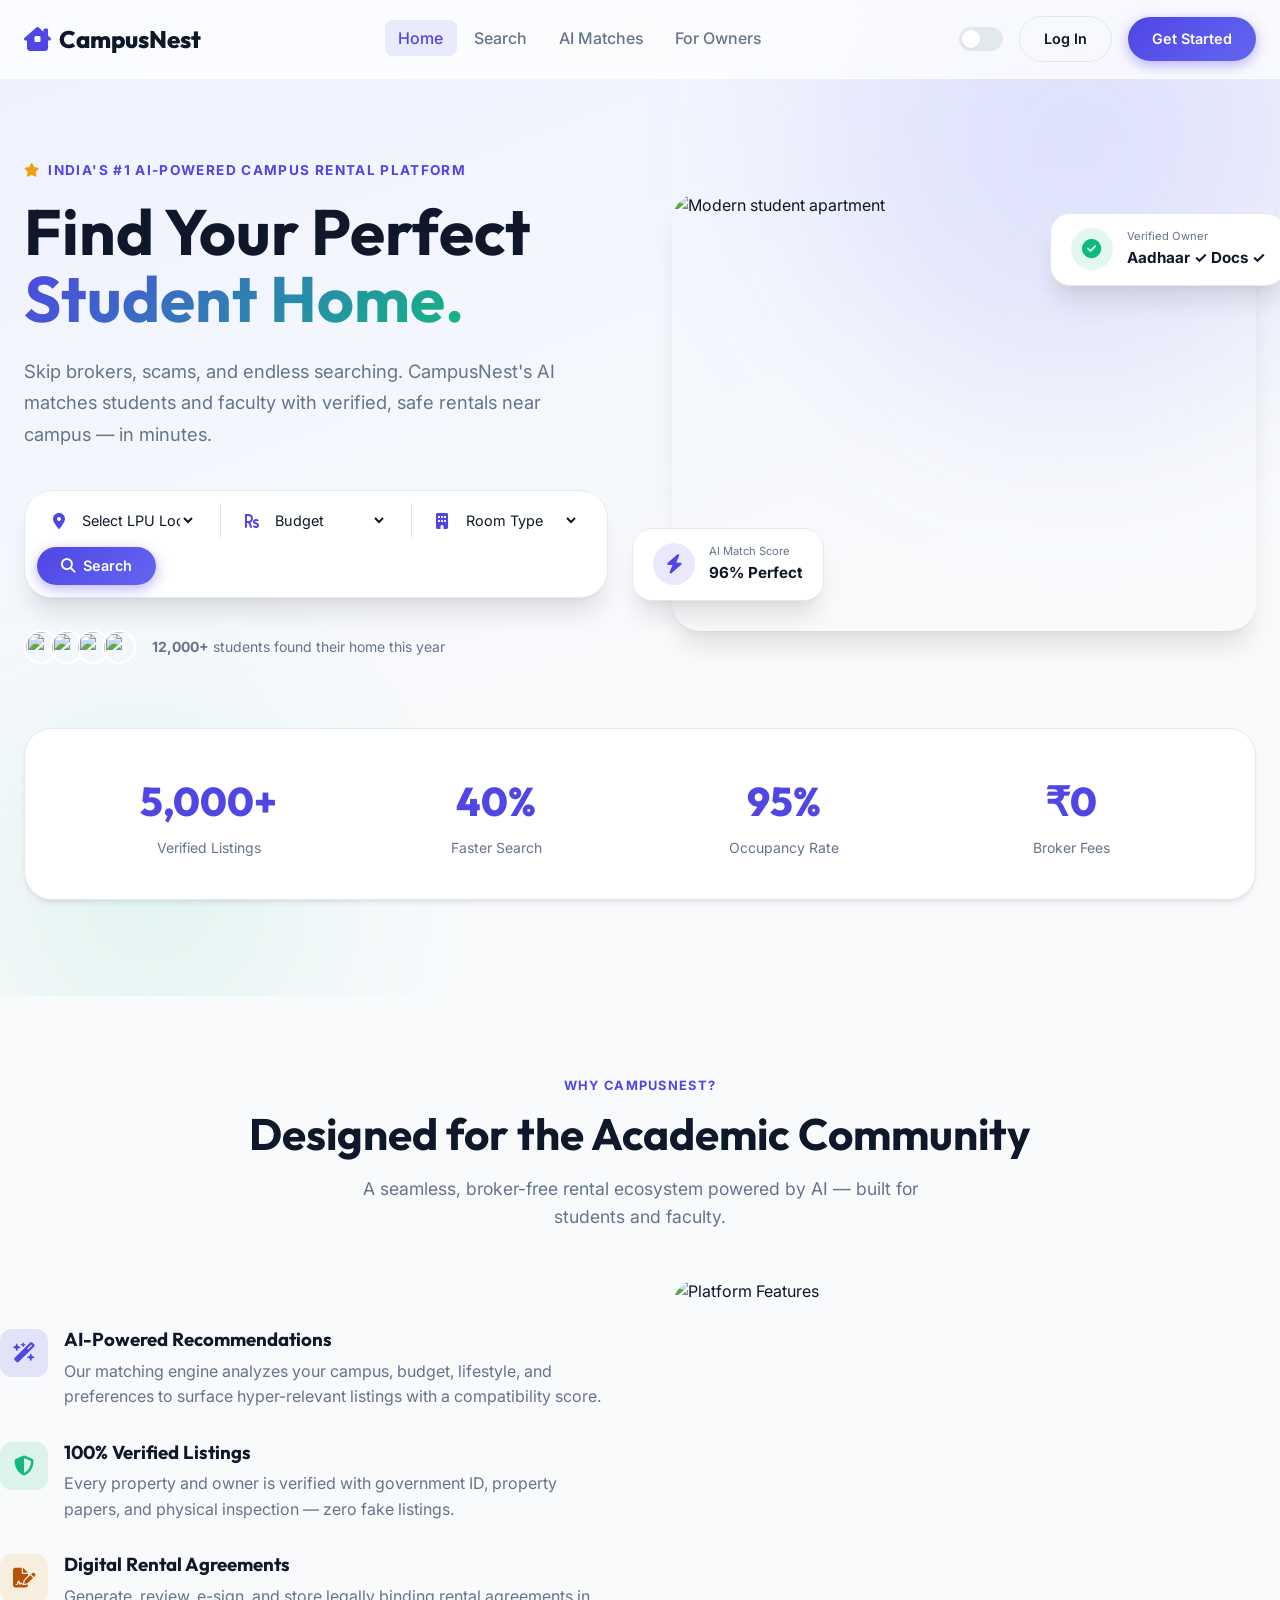
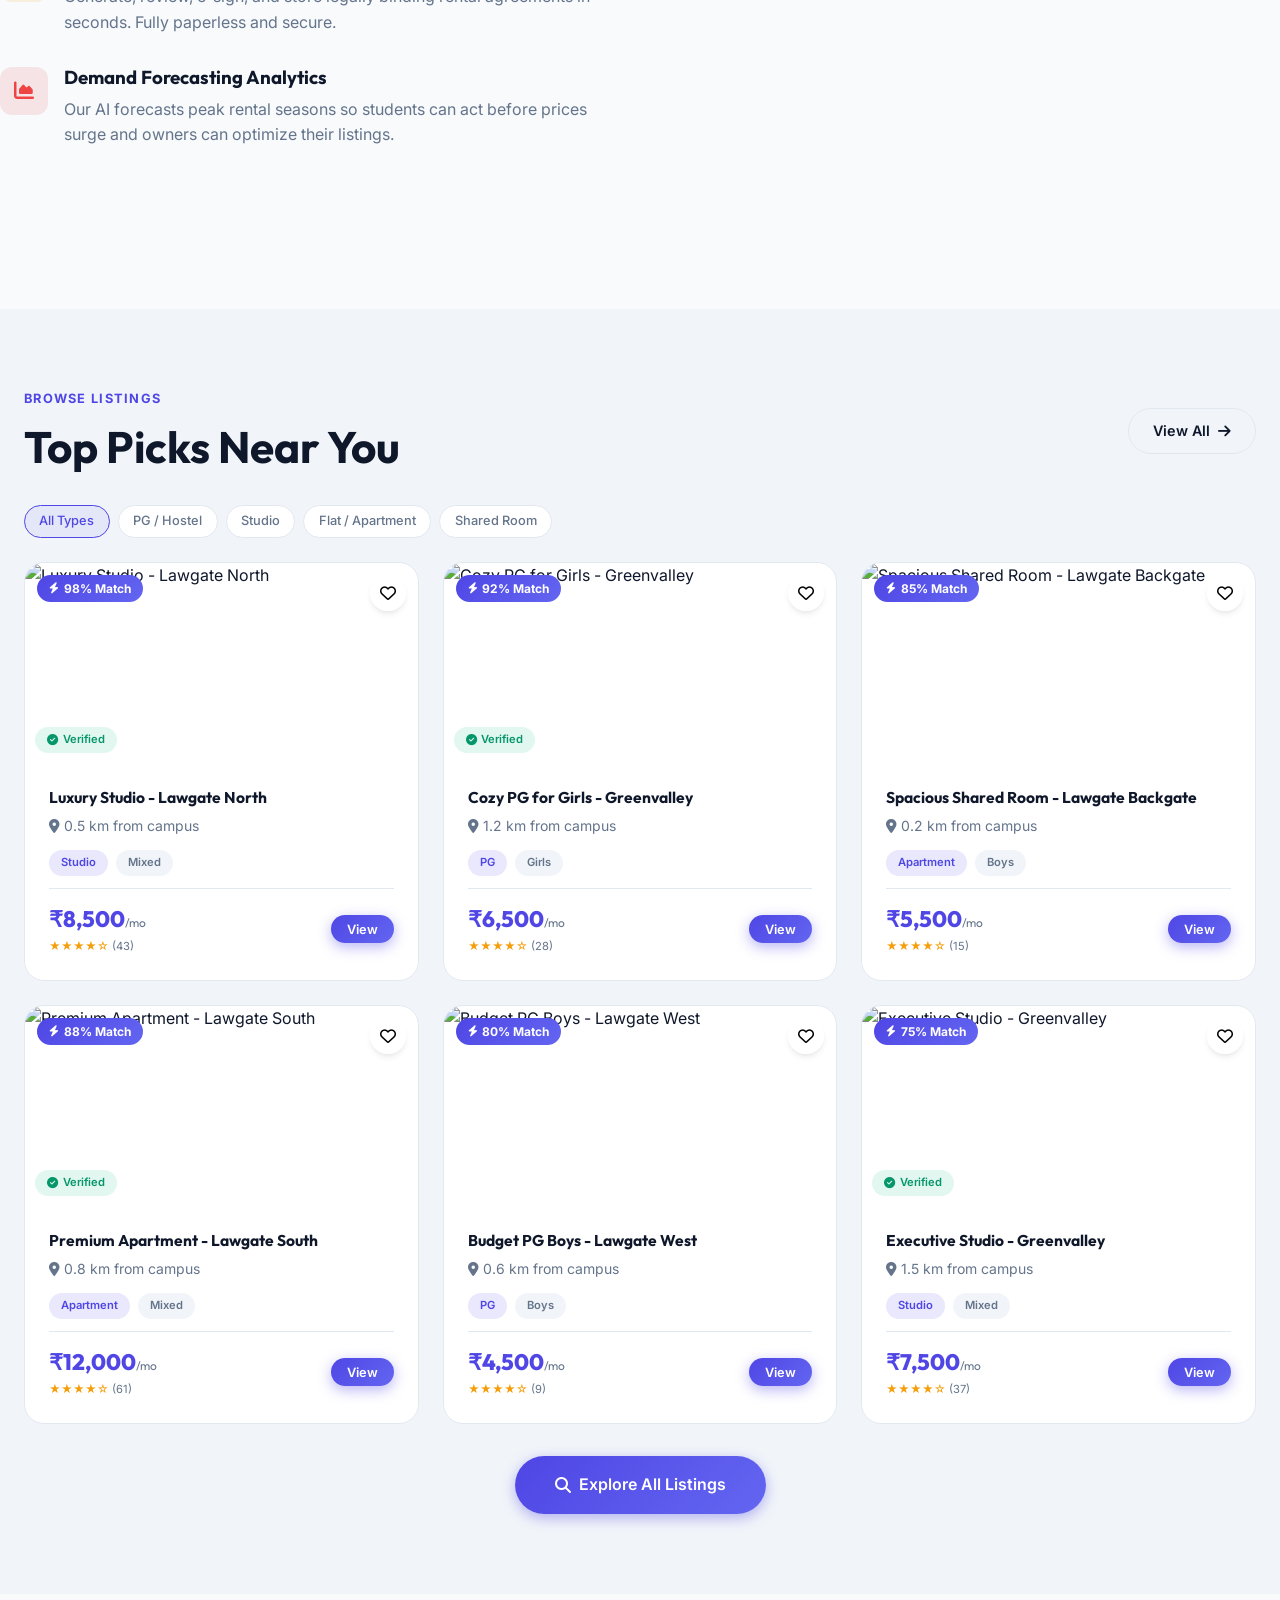
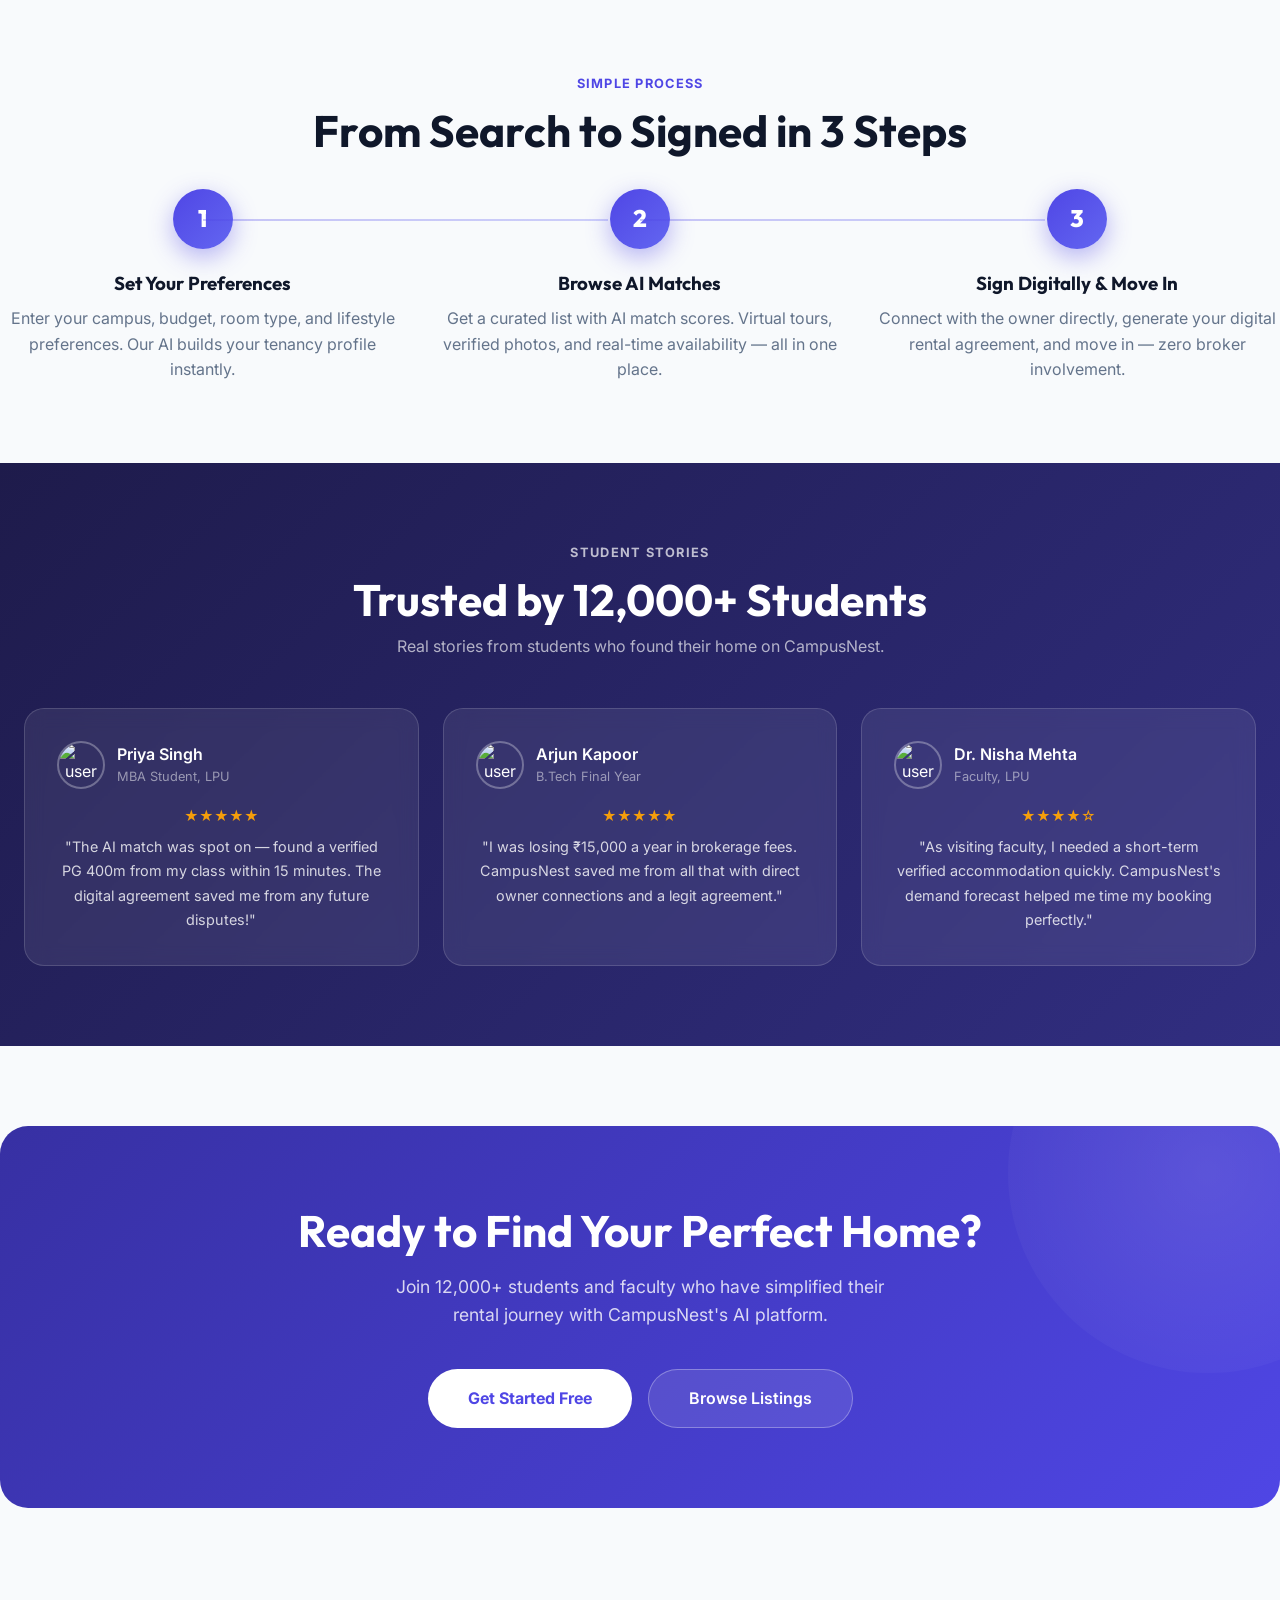
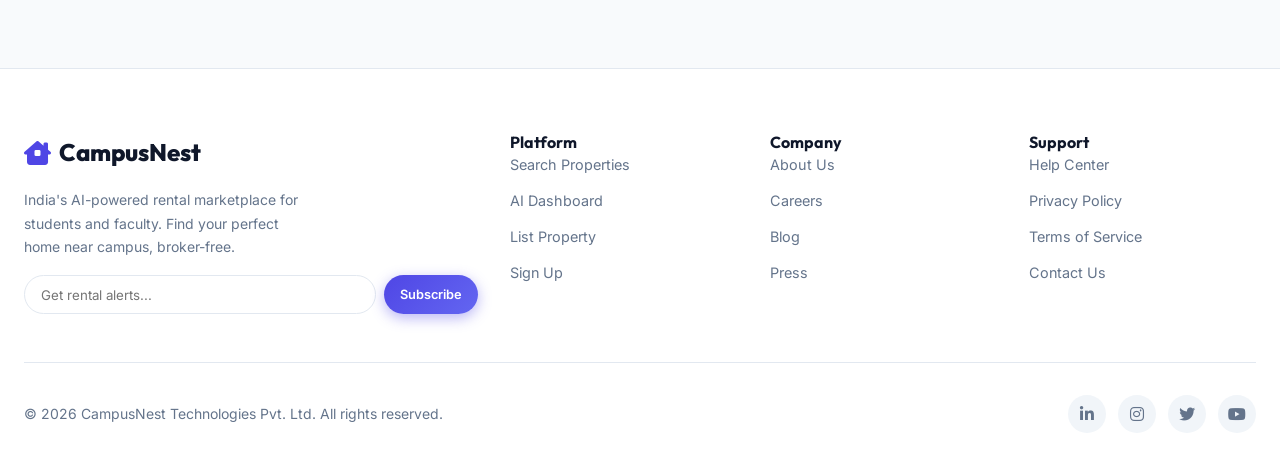
==== index.html @ 4df026a1 "fix: removed generic university references to make platform LPU-exclusive" ====
<!DOCTYPE html>
<html lang="en">

<head>
    <meta charset="UTF-8">
    <meta name="viewport" content="width=device-width, initial-scale=1.0">
    <title>CampusNest — AI-Powered Student Accommodation</title>
    <meta name="description"
        content="Find verified, affordable student accommodation near your campus with AI-powered recommendations.">
    <link rel="stylesheet" href="https://cdnjs.cloudflare.com/ajax/libs/font-awesome/6.4.0/css/all.min.css">
    <link rel="stylesheet" href="style.css">
    <style>
        /* Hero */
        .hero {
            padding: 10rem 0 6rem;
            position: relative;
            overflow: hidden;
            background: linear-gradient(160deg, #EEF2FF 0%, #F8FAFC 60%);
        }

        body.dark .hero {
            background: linear-gradient(160deg, #1E1B4B 0%, #0F172A 60%);
        }

        .hero-blob {
            position: absolute;
            border-radius: 50%;
            z-index: 0;
            filter: blur(80px);
            animation: float 10s ease-in-out infinite;
        }

        .blob-1 {
            width: 600px;
            height: 600px;
            background: radial-gradient(circle, rgba(99, 102, 241, 0.18), transparent);
            top: -150px;
            right: -100px;
        }

        .blob-2 {
            width: 400px;
            height: 400px;
            background: radial-gradient(circle, rgba(16, 185, 129, 0.12), transparent);
            bottom: -100px;
            left: -50px;
            animation-delay: -4s;
        }

        .hero-inner {
            position: relative;
            z-index: 1;
            display: grid;
            grid-template-columns: 1fr 1fr;
            gap: 4rem;
            align-items: center;
        }

        .hero-pretitle {
            font-size: 0.85rem;
            font-weight: 700;
            text-transform: uppercase;
            letter-spacing: 0.1em;
            color: var(--primary);
            margin-bottom: 1rem;
            display: flex;
            align-items: center;
            gap: 0.5rem;
        }

        .hero-title {
            font-size: 4rem;
            line-height: 1.05;
            margin-bottom: 1.5rem;
        }

        .hero-sub {
            color: var(--text-muted);
            font-size: 1.15rem;
            margin-bottom: 2.5rem;
            line-height: 1.7;
        }

        .hero-trust {
            display: flex;
            align-items: center;
            gap: 1rem;
            margin-top: 2rem;
            font-size: 0.875rem;
            color: var(--text-muted);
        }

        .hero-avatars {
            display: flex;
        }

        .hero-avatars img {
            width: 34px;
            height: 34px;
            border-radius: 50%;
            border: 2px solid white;
            margin-left: -8px;
        }

        .hero-avatars img:first-child {
            margin-left: 0;
        }

        /* Search bar */
        .search-bar {
            background: var(--surface);
            border-radius: var(--radius-xl);
            padding: 0.75rem;
            box-shadow: var(--shadow-xl);
            border: 1px solid var(--border-color);
            display: flex;
            align-items: center;
            gap: 0.5rem;
            flex-wrap: wrap;
        }

        .search-field {
            display: flex;
            align-items: center;
            gap: 0.75rem;
            padding: 0 1rem;
            flex: 1;
            min-width: 140px;
        }

        .search-field i {
            color: var(--primary);
            width: 16px;
        }

        .search-field input,
        .search-field select {
            border: none;
            outline: none;
            width: 100%;
            font-family: inherit;
            font-size: 0.9rem;
            background: transparent;
            color: var(--text-main);
        }

        .search-divider {
            height: 36px;
            width: 1px;
            background: var(--border-color);
            flex-shrink: 0;
        }

        /* Hero image + floating cards */
        .hero-visual {
            position: relative;
        }

        .hero-main-img {
            border-radius: var(--radius-xl);
            overflow: hidden;
            box-shadow: var(--shadow-xl);
            aspect-ratio: 4/3;
        }

        .hero-main-img img {
            width: 100%;
            height: 100%;
            object-fit: cover;
            transition: transform 6s ease;
        }

        .hero-main-img:hover img {
            transform: scale(1.04);
        }

        .float-pill {
            position: absolute;
            background: var(--surface);
            padding: 0.9rem 1.25rem;
            border-radius: var(--radius-lg);
            box-shadow: var(--shadow-xl);
            border: 1px solid var(--border-color);
            display: flex;
            align-items: center;
            gap: 0.9rem;
            z-index: 2;
        }

        .float-pill .fp-icon {
            width: 42px;
            height: 42px;
            border-radius: 50%;
            display: flex;
            align-items: center;
            justify-content: center;
            font-size: 1.2rem;
            flex-shrink: 0;
        }

        .float-pill .fp-label {
            font-size: 0.7rem;
            color: var(--text-muted);
        }

        .float-pill .fp-value {
            font-size: 0.95rem;
            font-weight: 700;
        }

        .pill-1 {
            top: 20px;
            right: -30px;
            animation: float 7s ease-in-out infinite;
        }

        .pill-2 {
            bottom: 30px;
            left: -40px;
            animation: float 8s ease-in-out infinite;
            animation-delay: -3s;
        }

        /* Stats */
        .stats-bar {
            background: var(--surface);
            border-radius: var(--radius-xl);
            padding: 2.5rem 3rem;
            box-shadow: var(--shadow-md);
            border: 1px solid var(--border-color);
            margin: 4rem 0 0;
            display: grid;
            grid-template-columns: repeat(4, 1fr);
            text-align: center;
            gap: 1rem;
        }

        .stat-num {
            font-size: 2.5rem;
            font-family: 'Outfit';
            font-weight: 800;
            color: var(--primary);
        }

        .stat-sep {
            width: 1px;
            background: var(--border-color);
            margin: 0 auto;
        }

        .counter {
            display: inline-block;
        }

        /* Features */
        .feature-img-slot {
            border-radius: var(--radius-lg);
            overflow: hidden;
        }

        .features-grid {
            display: grid;
            grid-template-columns: 1fr 1fr;
            gap: 4rem;
            align-items: center;
        }

        .feature-list-item {
            display: flex;
            gap: 1rem;
            margin-bottom: 2rem;
        }

        .feature-icon {
            width: 48px;
            height: 48px;
            border-radius: var(--radius-md);
            display: flex;
            align-items: center;
            justify-content: center;
            font-size: 1.25rem;
            flex-shrink: 0;
        }

        /* Properties */
        .properties-grid {
            display: grid;
            grid-template-columns: repeat(3, 1fr);
            gap: 1.5rem;
        }

        /* Testimonials */
        .testimonials-section {
            background: linear-gradient(135deg, #1e1b4b, #312e81);
            padding: 5rem 0;
            color: white;
        }

        .testimonials-grid {
            display: grid;
            grid-template-columns: repeat(3, 1fr);
            gap: 1.5rem;
            margin-top: 3rem;
        }

        .testimonial-card {
            background: rgba(255, 255, 255, 0.08);
            backdrop-filter: blur(10px);
            border: 1px solid rgba(255, 255, 255, 0.15);
            border-radius: var(--radius-lg);
            padding: 2rem;
        }

        .t-avatar {
            width: 48px;
            height: 48px;
            border-radius: 50%;
            border: 2px solid rgba(255, 255, 255, 0.3);
        }

        /* How it works */
        .step-item {
            text-align: center;
            position: relative;
        }

        .step-item:not(:last-child)::after {
            content: '';
            position: absolute;
            top: 30px;
            right: -50%;
            width: 100%;
            height: 2px;
            background: linear-gradient(90deg, var(--primary), var(--primary-light));
            opacity: 0.3;
        }

        .step-circle {
            width: 60px;
            height: 60px;
            background: linear-gradient(135deg, var(--primary), var(--primary-light));
            color: white;
            border-radius: 50%;
            display: flex;
            align-items: center;
            justify-content: center;
            font-weight: 800;
            font-size: 1.5rem;
            font-family: 'Outfit';
            margin: 0 auto 1.5rem;
            box-shadow: 0 8px 24px rgba(79, 70, 229, 0.4);
        }

        /* CTA */
        .cta-section {
            background: linear-gradient(135deg, var(--primary-dark), var(--primary));
            border-radius: var(--radius-xl);
            padding: 5rem 3rem;
            text-align: center;
            color: white;
            position: relative;
            overflow: hidden;
            margin: 0 0 5rem;
        }

        .cta-section::before {
            content: '';
            position: absolute;
            top: -40%;
            right: -10%;
            width: 400px;
            height: 400px;
            background: radial-gradient(circle, rgba(255, 255, 255, 0.1), transparent);
            border-radius: 50%;
        }

        @media (max-width: 1024px) {
            .hero-inner {
                grid-template-columns: 1fr;
                gap: 3rem;
            }

            .properties-grid {
                grid-template-columns: repeat(2, 1fr);
            }

            .features-grid {
                grid-template-columns: 1fr;
            }

            .stats-bar {
                grid-template-columns: repeat(2, 1fr);
            }

            .testimonials-grid {
                grid-template-columns: 1fr 1fr;
            }
        }

        @media (max-width: 640px) {
            .hero-title {
                font-size: 2.5rem;
            }

            .properties-grid,
            .testimonials-grid {
                grid-template-columns: 1fr;
            }

            .stats-bar {
                grid-template-columns: 1fr 1fr;
            }

            .pill-1 {
                right: 0;
            }

            .pill-2 {
                left: 0;
            }
        }
    </style>
</head>

<body>
    <!-- Scroll Progress -->
    <div class="scroll-progress" id="scrollProgress" style="width: 0%;"></div>

    <!-- Toast Container -->
    <div class="toast-container" id="toastContainer"></div>

    <!-- Navbar -->
    <nav class="navbar" id="navbar">
        <div class="container flex justify-between items-center">
            <a href="index.html" class="nav-brand"><i class="fa-solid fa-house-chimney-window"></i> CampusNest</a>
            <ul class="nav-links hide-md">
                <li><a href="index.html" class="nav-link active">Home</a></li>
                <li><a href="listings.html" class="nav-link">Search</a></li>
                <li><a href="dashboard.html" class="nav-link">AI Matches</a></li>
                <li><a href="owner.html" class="nav-link">For Owners</a></li>
            </ul>
            <div class="flex items-center gap-4">
                <button class="dark-toggle" id="darkToggle" title="Toggle Dark Mode">
                    <div class="toggle-thumb"></div>
                </button>
                <a href="auth.html" class="btn btn-outline hide-md">Log In</a>
                <a href="auth.html" class="btn btn-primary">Get Started</a>
            </div>
        </div>
    </nav>

    <!-- Hero -->
    <section class="hero">
        <div class="hero-blob blob-1"></div>
        <div class="hero-blob blob-2"></div>
        <div class="container">
            <div class="hero-inner">
                <div>
                    <div class="hero-pretitle fade-in-up"><i class="fa-solid fa-star" style="color:var(--accent)"></i>
                        India's #1 AI-Powered Campus Rental Platform</div>
                    <h1 class="hero-title fade-in-up delay-1">Find Your Perfect <br><span class="text-gradient">Student
                            Home.</span></h1>
                    <p class="hero-sub fade-in-up delay-2">Skip brokers, scams, and endless searching. CampusNest's AI
                        matches students and faculty with verified, safe rentals near campus — in minutes.</p>

                    <div class="search-bar fade-in-up delay-3">
                        <div class="search-field">
                            <i class="fa-solid fa-location-dot"></i>
                            <select id="locationSearch">
                                <option value="">Select LPU Locality...</option>
                                <option value="Lawgate - Backgate">Lawgate (Backgate)</option>
                                <option value="Lawgate - North">Lawgate (North)</option>
                                <option value="Lawgate - South">Lawgate (South)</option>
                                <option value="Lawgate - West">Lawgate (West)</option>
                                <option value="Greenvalley">Greenvalley</option>
                            </select>
                        </div>
                        <div class="search-divider"></div>
                        <div class="search-field">
                            <i class="fa-solid fa-rupee-sign"></i>
                            <select id="budgetSearch">
                                <option value="">Budget</option>
                                <option value="0-5000">Under ₹5,000</option>
                                <option value="5000-6000">₹5,000 – ₹6,000</option>
                                <option value="6000-7000">₹6,000 – ₹7,000</option>
                                <option value="7000-8000">₹7,000 – ₹8,000</option>
                                <option value="8000-9000">₹8,000 – ₹9,000</option>
                                <option value="10000-99999">₹10,000 and above</option>
                            </select>
                        </div>
                        <div class="search-divider"></div>
                        <div class="search-field">
                            <i class="fa-solid fa-building"></i>
                            <select>
                                <option value="">Room Type</option>
                                <option>PG / Hostel</option>
                                <option>Single Room</option>
                                <option>Studio</option>
                                <option>1BHK / 2BHK</option>
                            </select>
                        </div>
                        <button class="btn btn-primary" onclick="window.location.href='listings.html'"><i
                                class="fa-solid fa-magnifying-glass"></i> Search</button>
                    </div>

                    <div class="hero-trust fade-in-up delay-4">
                        <div class="hero-avatars">
                            <img src="https://i.pravatar.cc/50?img=1" alt="">
                            <img src="https://i.pravatar.cc/50?img=5" alt="">
                            <img src="https://i.pravatar.cc/50?img=9" alt="">
                            <img src="https://i.pravatar.cc/50?img=12" alt="">
                        </div>
                        <span><strong>12,000+</strong> students found their home this year</span>
                    </div>
                </div>

                <div class="hero-visual fade-in-up delay-2">
                    <div class="hero-main-img">
                        <img src="https://images.unsplash.com/photo-1522708323590-d24dbb6b0267?ixlib=rb-4.0.3&auto=format&fit=crop&w=900&q=80"
                            alt="Modern student apartment">
                    </div>
                    <div class="float-pill pill-1">
                        <div class="fp-icon badge-secondary"><i class="fa-solid fa-circle-check"
                                style="color:var(--secondary)"></i></div>
                        <div>
                            <div class="fp-label">Verified Owner</div>
                            <div class="fp-value">Aadhaar ✓ Docs ✓</div>
                        </div>
                    </div>
                    <div class="float-pill pill-2">
                        <div class="fp-icon badge-primary"><i class="fa-solid fa-bolt" style="color:var(--primary)"></i>
                        </div>
                        <div>
                            <div class="fp-label">AI Match Score</div>
                            <div class="fp-value">96% Perfect</div>
                        </div>
                    </div>
                </div>
            </div>

            <!-- Stats -->
            <div class="stats-bar fade-in-up delay-5">
                <div>
                    <div class="stat-num"><span class="counter" data-target="5000">0</span>+</div>
                    <div class="text-muted text-sm mt-1">Verified Listings</div>
                </div>
                <div>
                    <div class="stat-num"><span class="counter" data-target="40">0</span>%</div>
                    <div class="text-muted text-sm mt-1">Faster Search</div>
                </div>
                <div>
                    <div class="stat-num"><span class="counter" data-target="95">0</span>%</div>
                    <div class="text-muted text-sm mt-1">Occupancy Rate</div>
                </div>
                <div>
                    <div class="stat-num">₹<span class="counter" data-target="0">0</span></div>
                    <div class="text-muted text-sm mt-1">Broker Fees</div>
                </div>
            </div>
        </div>
    </section>

    <!-- Feature Highlights -->
    <section class="section container">
        <div class="text-center mb-8">
            <span class="section-tag">Why CampusNest?</span>
            <h2 class="section-title">Designed for the Academic Community</h2>
            <p class="section-subtitle">A seamless, broker-free rental ecosystem powered by AI — built for students and
                faculty.</p>
        </div>
        <div class="features-grid">
            <div>
                <div class="feature-list-item fade-in-up">
                    <div class="feature-icon badge-primary"><i class="fa-solid fa-wand-magic-sparkles"
                            style="color:var(--primary)"></i></div>
                    <div>
                        <h3 class="mb-2">AI-Powered Recommendations</h3>
                        <p class="text-muted">Our matching engine analyzes your campus, budget, lifestyle, and
                            preferences to surface hyper-relevant listings with a compatibility score.</p>
                    </div>
                </div>
                <div class="feature-list-item fade-in-up delay-1">
                    <div class="feature-icon badge-secondary"><i class="fa-solid fa-shield-halved"
                            style="color:var(--secondary)"></i></div>
                    <div>
                        <h3 class="mb-2">100% Verified Listings</h3>
                        <p class="text-muted">Every property and owner is verified with government ID, property papers,
                            and physical inspection — zero fake listings.</p>
                    </div>
                </div>
                <div class="feature-list-item fade-in-up delay-2">
                    <div class="feature-icon badge-accent"><i class="fa-solid fa-file-signature"
                            style="color:#B45309"></i></div>
                    <div>
                        <h3 class="mb-2">Digital Rental Agreements</h3>
                        <p class="text-muted">Generate, review, e-sign, and store legally binding rental agreements in
                            seconds. Fully paperless and secure.</p>
                    </div>
                </div>
                <div class="feature-list-item fade-in-up delay-3">
                    <div class="feature-icon badge-danger"><i class="fa-solid fa-chart-area"
                            style="color:var(--danger)"></i></div>
                    <div>
                        <h3 class="mb-2">Demand Forecasting Analytics</h3>
                        <p class="text-muted">Our AI forecasts peak rental seasons so students can act before prices
                            surge and owners can optimize their listings.</p>
                    </div>
                </div>
            </div>
            <div class="feature-img-slot">
                <img src="https://images.unsplash.com/photo-1560185127-6ed189bf02f4?auto=format&fit=crop&w=800&q=80"
                    alt="Platform Features"
                    style="border-radius: var(--radius-xl); width: 100%; height: 550px; object-fit: cover;">
            </div>
        </div>
    </section>

    <!-- Featured Properties -->
    <section class="section" style="background: var(--surface-2);">
        <div class="container">
            <div class="flex justify-between items-center mb-8">
                <div>
                    <span class="section-tag">Browse Listings</span>
                    <h2 class="section-title" style="margin-bottom:0">Top Picks Near You</h2>
                </div>
                <a href="listings.html" class="btn btn-outline hide-md">View All <i
                        class="fa-solid fa-arrow-right"></i></a>
            </div>
            <div class="chip-row mb-6" id="categoryChips">
                <div class="chip active" data-cat="all">All Types</div>
                <div class="chip" data-cat="pg">PG / Hostel</div>
                <div class="chip" data-cat="studio">Studio</div>
                <div class="chip" data-cat="apartment">Flat / Apartment</div>
                <div class="chip" data-cat="shared">Shared Room</div>
            </div>
            <div class="properties-grid" id="propertiesGrid"></div>
            <div class="text-center mt-8"><a href="listings.html" class="btn btn-primary btn-lg"><i
                        class="fa-solid fa-magnifying-glass"></i> Explore All Listings</a></div>
        </div>
    </section>

    <!-- How It Works -->
    <section class="section container">
        <div class="text-center mb-8">
            <span class="section-tag">Simple Process</span>
            <h2 class="section-title">From Search to Signed in 3 Steps</h2>
        </div>
        <div class="grid grid-3 gap-8">
            <div class="step-item fade-in-up">
                <div class="step-circle">1</div>
                <h3 class="mb-3">Set Your Preferences</h3>
                <p class="text-muted">Enter your campus, budget, room type, and lifestyle preferences. Our AI builds
                    your tenancy profile instantly.</p>
            </div>
            <div class="step-item fade-in-up delay-2">
                <div class="step-circle">2</div>
                <h3 class="mb-3">Browse AI Matches</h3>
                <p class="text-muted">Get a curated list with AI match scores. Virtual tours, verified photos, and
                    real-time availability — all in one place.</p>
            </div>
            <div class="step-item fade-in-up delay-4">
                <div class="step-circle">3</div>
                <h3 class="mb-3">Sign Digitally & Move In</h3>
                <p class="text-muted">Connect with the owner directly, generate your digital rental agreement, and move
                    in — zero broker involvement.</p>
            </div>
        </div>
    </section>

    <!-- Testimonials -->
    <section class="testimonials-section">
        <div class="container text-center">
            <span class="section-tag" style="color: rgba(255,255,255,0.7)">Student Stories</span>
            <h2 class="section-title" style="color: white; margin-bottom: 0.5rem;">Trusted by 12,000+ Students</h2>
            <p style="color: rgba(255,255,255,0.65); margin-bottom: 3rem;">Real stories from students who found their
                home on CampusNest.</p>
            <div class="testimonials-grid">
                <div class="testimonial-card">
                    <div class="flex items-center gap-3 mb-4">
                        <img src="https://i.pravatar.cc/80?img=5" class="t-avatar" alt="user">
                        <div style="text-align: left;">
                            <div style="font-weight: 600; color: white;">Priya Singh</div>
                            <div style="font-size: 0.8rem; color: rgba(255,255,255,0.5);">MBA Student, LPU</div>
                        </div>
                    </div>
                    <div class="stars mb-2">★★★★★</div>
                    <p style="color: rgba(255,255,255,0.8); font-size: 0.9rem; line-height: 1.7;">"The AI match was spot
                        on — found a verified PG 400m from my class within 15 minutes. The digital agreement saved me
                        from any future disputes!"</p>
                </div>
                <div class="testimonial-card">
                    <div class="flex items-center gap-3 mb-4">
                        <img src="https://i.pravatar.cc/80?img=11" class="t-avatar" alt="user">
                        <div style="text-align: left;">
                            <div style="font-weight: 600; color: white;">Arjun Kapoor</div>
                            <div style="font-size: 0.8rem; color: rgba(255,255,255,0.5);">B.Tech Final Year</div>
                        </div>
                    </div>
                    <div class="stars mb-2">★★★★★</div>
                    <p style="color: rgba(255,255,255,0.8); font-size: 0.9rem; line-height: 1.7;">"I was losing ₹15,000
                        a year in brokerage fees. CampusNest saved me from all that with direct owner connections and a
                        legit agreement."</p>
                </div>
                <div class="testimonial-card">
                    <div class="flex items-center gap-3 mb-4">
                        <img src="https://i.pravatar.cc/80?img=20" class="t-avatar" alt="user">
                        <div style="text-align: left;">
                            <div style="font-weight: 600; color: white;">Dr. Nisha Mehta</div>
                            <div style="font-size: 0.8rem; color: rgba(255,255,255,0.5);">Faculty, LPU
                            </div>
                        </div>
                    </div>
                    <div class="stars mb-2">★★★★☆</div>
                    <p style="color: rgba(255,255,255,0.8); font-size: 0.9rem; line-height: 1.7;">"As visiting faculty,
                        I needed a short-term verified accommodation quickly. CampusNest's demand forecast helped me
                        time my booking perfectly."</p>
                </div>
            </div>
        </div>
    </section>

    <!-- CTA -->
    <section class="section container">
        <div class="cta-section">
            <h2 style="font-size: 2.75rem; color: white; margin-bottom: 1rem;">Ready to Find Your Perfect Home?</h2>
            <p
                style="color: rgba(255,255,255,0.8); font-size: 1.1rem; margin-bottom: 2.5rem; max-width: 500px; margin-left: auto; margin-right: auto;">
                Join 12,000+ students and faculty who have simplified their rental journey with CampusNest's AI
                platform.</p>
            <div class="flex justify-center gap-4 flex-wrap">
                <a href="auth.html" class="btn btn-lg"
                    style="background: white; color: var(--primary); font-weight: 700;">Get Started Free</a>
                <a href="listings.html" class="btn btn-lg"
                    style="background: rgba(255,255,255,0.1); color: white; border: 1px solid rgba(255,255,255,0.3);">Browse
                    Listings</a>
            </div>
        </div>
    </section>

    <!-- Footer -->
    <footer class="footer">
        <div class="container">
            <div class="footer-grid">
                <div>
                    <div class="footer-logo"><i class="fa-solid fa-house-chimney-window"></i> CampusNest</div>
                    <p class="text-muted text-sm" style="max-width: 280px; line-height: 1.7;">India's AI-powered rental
                        marketplace for students and faculty. Find your perfect home near campus, broker-free.</p>
                    <div class="newsletter-form mt-4">
                        <input type="email" placeholder="Get rental alerts...">
                        <button class="btn btn-primary btn-sm"
                            onclick="showToast('success','You are subscribed to rental alerts!')">Subscribe</button>
                    </div>
                </div>
                <div>
                    <h4>Platform</h4>
                    <ul class="footer-links">
                        <li><a href="listings.html">Search Properties</a></li>
                        <li><a href="dashboard.html">AI Dashboard</a></li>
                        <li><a href="owner.html">List Property</a></li>
                        <li><a href="auth.html">Sign Up</a></li>
                    </ul>
                </div>
                <div>
                    <h4>Company</h4>
                    <ul class="footer-links">
                        <li><a href="#">About Us</a></li>
                        <li><a href="#">Careers</a></li>
                        <li><a href="#">Blog</a></li>
                        <li><a href="#">Press</a></li>
                    </ul>
                </div>
                <div>
                    <h4>Support</h4>
                    <ul class="footer-links">
                        <li><a href="#">Help Center</a></li>
                        <li><a href="#">Privacy Policy</a></li>
                        <li><a href="#">Terms of Service</a></li>
                        <li><a href="#">Contact Us</a></li>
                    </ul>
                </div>
            </div>
            <div class="footer-bottom">
                <p>&copy; 2026 CampusNest Technologies Pvt. Ltd. All rights reserved.</p>
                <div class="social-links">
                    <a href="#" class="social-btn"><i class="fa-brands fa-linkedin-in"></i></a>
                    <a href="#" class="social-btn"><i class="fa-brands fa-instagram"></i></a>
                    <a href="#" class="social-btn"><i class="fa-brands fa-twitter"></i></a>
                    <a href="#" class="social-btn"><i class="fa-brands fa-youtube"></i></a>
                </div>
            </div>
        </div>
    </footer>

    <script src="app.js"></script>
</body>

</html>
---- style.css ----
@import url('https://fonts.googleapis.com/css2?family=Inter:wght@300;400;500;600&family=Outfit:wght@400;500;600;700;800;900&display=swap');

:root {
  --primary: #4F46E5;
  --primary-light: #6366F1;
  --primary-dark: #3730A3;
  --secondary: #10B981;
  --secondary-dark: #059669;
  --accent: #F59E0B;
  --danger: #EF4444;
  --bg-color: #F8FAFC;
  --surface: #FFFFFF;
  --surface-2: #F1F5F9;
  --text-main: #0F172A;
  --text-muted: #64748B;
  --border-color: #E2E8F0;
  --radius-sm: 8px;
  --radius-md: 12px;
  --radius-lg: 20px;
  --radius-xl: 28px;
  --radius-full: 9999px;
  --shadow-sm: 0 1px 2px 0 rgb(0 0 0 / 0.05);
  --shadow-md: 0 4px 6px -1px rgb(0 0 0 / 0.08), 0 2px 4px -2px rgb(0 0 0 / 0.06);
  --shadow-lg: 0 10px 15px -3px rgb(0 0 0 / 0.08), 0 4px 6px -4px rgb(0 0 0 / 0.05);
  --shadow-xl: 0 20px 25px -5px rgb(0 0 0 / 0.1), 0 8px 10px -6px rgb(0 0 0 / 0.05);
  --shadow-glow: 0 0 30px rgba(79, 70, 229, 0.25);
  --glass-bg: rgba(255, 255, 255, 0.75);
  --glass-border: 1px solid rgba(255, 255, 255, 0.3);
  --glass-blur: blur(16px);
  --transition: all 0.3s cubic-bezier(0.4, 0, 0.2, 1);
  --transition-fast: all 0.15s ease;
}

/* Dark Mode */
body.dark {
  --bg-color: #0F172A;
  --surface: #1E293B;
  --surface-2: #1A2540;
  --text-main: #F1F5F9;
  --text-muted: #94A3B8;
  --border-color: #334155;
  --glass-bg: rgba(30, 41, 59, 0.85);
  --shadow-lg: 0 10px 15px -3px rgb(0 0 0 / 0.3), 0 4px 6px -4px rgb(0 0 0 / 0.2);
}

/* Reset */
*,
*::before,
*::after {
  margin: 0;
  padding: 0;
  box-sizing: border-box;
}

html {
  scroll-behavior: smooth;
}

body {
  font-family: 'Inter', sans-serif;
  background-color: var(--bg-color);
  color: var(--text-main);
  line-height: 1.6;
  overflow-x: hidden;
  transition: background-color 0.3s, color 0.3s;
}

h1,
h2,
h3,
h4,
h5,
h6 {
  font-family: 'Outfit', sans-serif;
  font-weight: 700;
  line-height: 1.15;
}

a {
  text-decoration: none;
  color: inherit;
  transition: var(--transition);
}

ul {
  list-style: none;
}

img {
  max-width: 100%;
  height: auto;
  display: block;
}

/* Container */
.container {
  width: 100%;
  max-width: 1280px;
  margin: 0 auto;
  padding: 0 24px;
}

/* Navbar */
.navbar {
  position: fixed;
  top: 0;
  left: 0;
  width: 100%;
  z-index: 1000;
  padding: 1rem 0;
  background: var(--glass-bg);
  backdrop-filter: var(--glass-blur);
  -webkit-backdrop-filter: var(--glass-blur);
  border-bottom: var(--glass-border);
  transition: var(--transition);
}

.navbar.scrolled {
  padding: 0.6rem 0;
  box-shadow: var(--shadow-sm);
}

.nav-brand {
  font-family: 'Outfit', sans-serif;
  font-size: 1.5rem;
  font-weight: 800;
  display: flex;
  align-items: center;
  gap: 0.5rem;
}

.nav-brand i {
  color: var(--primary);
}

.nav-links {
  display: flex;
  gap: 0.25rem;
  align-items: center;
}

.nav-link {
  font-weight: 500;
  color: var(--text-muted);
  position: relative;
  padding: 0.5rem 0.85rem;
  border-radius: var(--radius-sm);
}

.nav-link:hover {
  color: var(--primary);
  background: rgba(79, 70, 229, 0.06);
}

.nav-link.active {
  color: var(--primary);
  background: rgba(79, 70, 229, 0.1);
}

/* Dark Mode Toggle */
.dark-toggle {
  width: 44px;
  height: 24px;
  background: var(--border-color);
  border-radius: var(--radius-full);
  cursor: pointer;
  position: relative;
  transition: var(--transition);
  border: none;
  outline: none;
  flex-shrink: 0;
}

.dark-toggle .toggle-thumb {
  position: absolute;
  width: 18px;
  height: 18px;
  background: white;
  border-radius: 50%;
  top: 3px;
  left: 3px;
  transition: var(--transition);
  box-shadow: var(--shadow-sm);
}

body.dark .dark-toggle {
  background: var(--primary);
}

body.dark .dark-toggle .toggle-thumb {
  left: 23px;
}

/* Buttons */
.btn {
  display: inline-flex;
  align-items: center;
  justify-content: center;
  padding: 0.65rem 1.5rem;
  font-weight: 600;
  border-radius: var(--radius-full);
  cursor: pointer;
  transition: var(--transition);
  border: none;
  gap: 0.5rem;
  font-family: 'Inter', sans-serif;
  font-size: 0.9rem;
  white-space: nowrap;
}

.btn-primary {
  background: linear-gradient(135deg, var(--primary) 0%, var(--primary-light) 100%);
  color: white;
  box-shadow: 0 4px 14px rgba(79, 70, 229, 0.4);
}

.btn-primary:hover {
  transform: translateY(-2px);
  box-shadow: 0 6px 20px rgba(79, 70, 229, 0.5);
}

.btn-primary:active {
  transform: translateY(0);
}

.btn-outline {
  background: transparent;
  color: var(--text-main);
  border: 1.5px solid var(--border-color);
}

.btn-outline:hover {
  border-color: var(--primary);
  color: var(--primary);
  background: rgba(79, 70, 229, 0.05);
}

.btn-success {
  background: linear-gradient(135deg, var(--secondary), var(--secondary-dark));
  color: white;
  box-shadow: 0 4px 14px rgba(16, 185, 129, 0.35);
}

.btn-success:hover {
  transform: translateY(-2px);
  box-shadow: 0 6px 20px rgba(16, 185, 129, 0.45);
}

.btn-sm {
  padding: 0.4rem 1rem;
  font-size: 0.8rem;
}

.btn-lg {
  padding: 1rem 2.5rem;
  font-size: 1rem;
}

.btn-icon {
  width: 42px;
  height: 42px;
  padding: 0;
  border-radius: 50%;
}

.btn-ghost {
  background: transparent;
  border: none;
  color: var(--text-muted);
  padding: 0.5rem;
}

.btn-ghost:hover {
  color: var(--primary);
  background: rgba(79, 70, 229, 0.07);
  border-radius: var(--radius-md);
}

/* Badges */
.badge {
  display: inline-flex;
  align-items: center;
  padding: 0.25rem 0.75rem;
  border-radius: var(--radius-full);
  font-size: 0.75rem;
  font-weight: 600;
  gap: 0.3rem;
  white-space: nowrap;
}

.badge-primary {
  background: rgba(79, 70, 229, 0.12);
  color: var(--primary);
}

.badge-secondary {
  background: rgba(16, 185, 129, 0.12);
  color: var(--secondary-dark);
}

.badge-accent {
  background: rgba(245, 158, 11, 0.12);
  color: #B45309;
}

.badge-danger {
  background: rgba(239, 68, 68, 0.12);
  color: var(--danger);
}

.badge-muted {
  background: var(--surface-2);
  color: var(--text-muted);
}

/* Cards */
.card {
  background: var(--surface);
  border-radius: var(--radius-lg);
  border: 1px solid var(--border-color);
  padding: 2rem;
  box-shadow: var(--shadow-sm);
  transition: var(--transition);
}

.card:hover {
  box-shadow: var(--shadow-lg);
  border-color: rgba(99, 102, 241, 0.3);
}

.card-hover:hover {
  transform: translateY(-6px);
}

/* Sections */
.section {
  padding: 5rem 0;
}

/* Grid utilities */
.grid {
  display: grid;
}

.grid-2 {
  grid-template-columns: repeat(2, 1fr);
}

.grid-3 {
  grid-template-columns: repeat(3, 1fr);
}

.grid-4 {
  grid-template-columns: repeat(4, 1fr);
}

.gap-3 {
  gap: 0.75rem;
}

.gap-4 {
  gap: 1rem;
}

.gap-6 {
  gap: 1.5rem;
}

.gap-8 {
  gap: 2rem;
}

/* Flex utilities */
.flex {
  display: flex;
}

.flex-col {
  flex-direction: column;
}

.items-center {
  align-items: center;
}

.items-start {
  align-items: flex-start;
}

.justify-between {
  justify-content: space-between;
}

.justify-center {
  justify-content: center;
}

.flex-1 {
  flex: 1;
}

.flex-wrap {
  flex-wrap: wrap;
}

.gap-2 {
  gap: 0.5rem;
}

.gap-4 {
  gap: 1rem;
}

.gap-6 {
  gap: 1.5rem;
}

/* Text utilities */
.text-center {
  text-align: center;
}

.text-right {
  text-align: right;
}

.text-primary {
  color: var(--primary);
}

.text-secondary {
  color: var(--secondary);
}

.text-muted {
  color: var(--text-muted);
}

.text-danger {
  color: var(--danger);
}

.text-sm {
  font-size: 0.875rem;
}

.text-lg {
  font-size: 1.125rem;
}

.text-xl {
  font-size: 1.25rem;
}

.font-semibold {
  font-weight: 600;
}

.font-bold {
  font-weight: 700;
}

.text-gradient {
  background: linear-gradient(135deg, var(--primary), var(--secondary));
  -webkit-background-clip: text;
  -webkit-text-fill-color: transparent;
}

/* Spacing */
.mt-1 {
  margin-top: 0.25rem;
}

.mt-2 {
  margin-top: 0.5rem;
}

.mt-3 {
  margin-top: 0.75rem;
}

.mt-4 {
  margin-top: 1rem;
}

.mt-6 {
  margin-top: 1.5rem;
}

.mt-8 {
  margin-top: 2rem;
}

.mb-2 {
  margin-bottom: 0.5rem;
}

.mb-3 {
  margin-bottom: 0.75rem;
}

.mb-4 {
  margin-bottom: 1rem;
}

.mb-6 {
  margin-bottom: 1.5rem;
}

.mb-8 {
  margin-bottom: 2rem;
}

.mr-2 {
  margin-right: 0.5rem;
}

.w-full {
  width: 100%;
}

/* Forms */
.form-group {
  margin-bottom: 1.25rem;
}

.form-label {
  display: block;
  margin-bottom: 0.5rem;
  font-weight: 500;
  color: var(--text-main);
  font-size: 0.875rem;
}

.form-control {
  width: 100%;
  padding: 0.75rem 1rem;
  border: 1.5px solid var(--border-color);
  border-radius: var(--radius-md);
  font-family: inherit;
  font-size: 0.925rem;
  transition: var(--transition);
  background: var(--surface);
  color: var(--text-main);
}

.form-control:focus {
  outline: none;
  border-color: var(--primary);
  box-shadow: 0 0 0 3px rgba(79, 70, 229, 0.12);
}

textarea.form-control {
  resize: vertical;
  min-height: 100px;
}

/* Stars */
.stars {
  color: var(--accent);
  font-size: 0.875rem;
}

/* Section headers */
.section-tag {
  font-size: 0.8rem;
  font-weight: 700;
  text-transform: uppercase;
  letter-spacing: 0.1em;
  color: var(--primary);
  margin-bottom: 0.75rem;
  display: block;
}

.section-title {
  font-size: 2.75rem;
  margin-bottom: 1rem;
}

.section-subtitle {
  font-size: 1.1rem;
  color: var(--text-muted);
  max-width: 600px;
  margin-left: auto;
  margin-right: auto;
  margin-bottom: 3rem;
}

/* Animations */
@keyframes fadeInUp {
  from {
    opacity: 0;
    transform: translateY(24px);
  }

  to {
    opacity: 1;
    transform: translateY(0);
  }
}

@keyframes fadeInLeft {
  from {
    opacity: 0;
    transform: translateX(-20px);
  }

  to {
    opacity: 1;
    transform: translateX(0);
  }
}

@keyframes fadeIn {
  from {
    opacity: 0;
  }

  to {
    opacity: 1;
  }
}

@keyframes float {

  0%,
  100% {
    transform: translateY(0);
  }

  50% {
    transform: translateY(-14px);
  }
}

@keyframes pulse-ring {
  0% {
    transform: scale(0.8);
    opacity: 0.7;
  }

  100% {
    transform: scale(1.5);
    opacity: 0;
  }
}

@keyframes shimmer {
  0% {
    background-position: -1000px 0;
  }

  100% {
    background-position: 1000px 0;
  }
}

@keyframes spin {
  to {
    transform: rotate(360deg);
  }
}

.fade-in-up {
  opacity: 0;
  animation: fadeInUp 0.7s ease forwards;
}

.delay-1 {
  animation-delay: 0.1s;
}

.delay-2 {
  animation-delay: 0.2s;
}

.delay-3 {
  animation-delay: 0.3s;
}

.delay-4 {
  animation-delay: 0.4s;
}

.delay-5 {
  animation-delay: 0.5s;
}

/* Skeleton loading */
.skeleton {
  background: linear-gradient(90deg, var(--surface-2) 25%, var(--border-color) 50%, var(--surface-2) 75%);
  background-size: 1000px 100%;
  animation: shimmer 2s infinite;
  border-radius: var(--radius-md);
}

/* Property Card */
.property-card {
  background: var(--surface);
  border-radius: var(--radius-lg);
  overflow: hidden;
  border: 1px solid var(--border-color);
  transition: var(--transition);
  display: flex;
  flex-direction: column;
}

.property-card:hover {
  transform: translateY(-6px);
  box-shadow: var(--shadow-xl);
  border-color: rgba(99, 102, 241, 0.3);
}

.property-card-img {
  position: relative;
  height: 200px;
  overflow: hidden;
}

.property-card-img img {
  width: 100%;
  height: 100%;
  object-fit: cover;
  transition: transform 0.5s ease;
}

.property-card:hover .property-card-img img {
  transform: scale(1.05);
}

.property-card-body {
  padding: 1.5rem;
  flex: 1;
  display: flex;
  flex-direction: column;
}

.property-price {
  font-size: 1.4rem;
  font-weight: 800;
  font-family: 'Outfit';
  color: var(--primary);
}

.wishlist-btn {
  position: absolute;
  top: 12px;
  right: 12px;
  width: 36px;
  height: 36px;
  border-radius: 50%;
  background: rgba(255, 255, 255, 0.95);
  border: none;
  cursor: pointer;
  display: flex;
  align-items: center;
  justify-content: center;
  font-size: 1rem;
  transition: var(--transition);
  box-shadow: var(--shadow-md);
}

.wishlist-btn:hover {
  transform: scale(1.1);
}

.wishlist-btn.active {
  background: #FEE2E2;
  color: var(--danger);
}

.match-pill {
  position: absolute;
  top: 12px;
  left: 12px;
  background: linear-gradient(135deg, var(--primary), var(--primary-light));
  color: white;
  padding: 0.25rem 0.75rem;
  border-radius: var(--radius-full);
  font-size: 0.75rem;
  font-weight: 700;
  display: flex;
  align-items: center;
  gap: 0.3rem;
}

/* Footer */
.footer {
  background: var(--surface);
  border-top: 1px solid var(--border-color);
  padding: 4rem 0 2rem;
}

.footer-grid {
  display: grid;
  grid-template-columns: 2fr 1fr 1fr 1fr;
  gap: 2rem;
  margin-bottom: 3rem;
}

.footer-logo {
  font-family: 'Outfit';
  font-size: 1.5rem;
  font-weight: 800;
  display: flex;
  align-items: center;
  gap: 0.5rem;
  margin-bottom: 1rem;
}

.footer-logo i {
  color: var(--primary);
}

.footer-col h4 {
  margin-bottom: 1.25rem;
  font-size: 0.9rem;
  font-weight: 700;
  text-transform: uppercase;
  letter-spacing: 0.05em;
  color: var(--text-muted);
}

.footer-links li {
  margin-bottom: 0.65rem;
}

.footer-links a {
  color: var(--text-muted);
  font-size: 0.9rem;
}

.footer-links a:hover {
  color: var(--primary);
}

.footer-bottom {
  display: flex;
  justify-content: space-between;
  align-items: center;
  padding-top: 2rem;
  border-top: 1px solid var(--border-color);
  color: var(--text-muted);
  font-size: 0.875rem;
  flex-wrap: wrap;
  gap: 1rem;
}

.social-links {
  display: flex;
  gap: 0.75rem;
}

.social-btn {
  width: 38px;
  height: 38px;
  border-radius: 50%;
  background: var(--surface-2);
  display: flex;
  align-items: center;
  justify-content: center;
  color: var(--text-muted);
  transition: var(--transition);
  font-size: 1rem;
}

.social-btn:hover {
  background: var(--primary);
  color: white;
  transform: translateY(-2px);
}

/* Toast Notification */
.toast-container {
  position: fixed;
  bottom: 24px;
  right: 24px;
  z-index: 9999;
  display: flex;
  flex-direction: column;
  gap: 0.75rem;
}

.toast {
  background: var(--surface);
  border: 1px solid var(--border-color);
  border-radius: var(--radius-md);
  padding: 1rem 1.25rem;
  box-shadow: var(--shadow-xl);
  display: flex;
  align-items: center;
  gap: 0.75rem;
  animation: fadeInUp 0.3s ease;
  min-width: 280px;
  max-width: 400px;
}

.toast.success {
  border-left: 4px solid var(--secondary);
}

.toast.error {
  border-left: 4px solid var(--danger);
}

.toast.info {
  border-left: 4px solid var(--primary);
}

/* Scroll progress bar */
.scroll-progress {
  position: fixed;
  top: 0;
  left: 0;
  height: 3px;
  z-index: 9999;
  background: linear-gradient(90deg, var(--primary), var(--secondary));
  transition: width 0.1s;
}

/* Custom Scrollbar */
::-webkit-scrollbar {
  width: 6px;
}

::-webkit-scrollbar-track {
  background: var(--bg-color);
}

::-webkit-scrollbar-thumb {
  background: var(--border-color);
  border-radius: 3px;
}

::-webkit-scrollbar-thumb:hover {
  background: var(--primary);
}

/* Responsive helpers */
@media (max-width: 1024px) {
  .hide-lg {
    display: none !important;
  }
}

@media (max-width: 768px) {
  .hide-md {
    display: none !important;
  }

  .grid-2,
  .grid-3,
  .grid-4 {
    grid-template-columns: 1fr;
  }

  .footer-grid {
    grid-template-columns: 1fr 1fr;
  }

  .section-title {
    font-size: 2rem;
  }

  .section {
    padding: 3rem 0;
  }
}

@media (max-width: 480px) {
  .container {
    padding: 0 16px;
  }

  .footer-grid {
    grid-template-columns: 1fr;
  }
}

/* Newsletter input */
.newsletter-form {
  display: flex;
  gap: 0.5rem;
  margin-top: 1rem;
}

.newsletter-form input {
  flex: 1;
  padding: 0.65rem 1rem;
  border: 1.5px solid var(--border-color);
  border-radius: var(--radius-full);
  font-family: inherit;
  background: var(--surface);
  color: var(--text-main);
}

.newsletter-form input:focus {
  outline: none;
  border-color: var(--primary);
}

/* Chip filter */
.chip-row {
  display: flex;
  gap: 0.5rem;
  flex-wrap: wrap;
}

.chip {
  padding: 0.35rem 0.9rem;
  border-radius: var(--radius-full);
  font-size: 0.8rem;
  font-weight: 500;
  cursor: pointer;
  border: 1.5px solid var(--border-color);
  background: var(--surface);
  color: var(--text-muted);
  transition: var(--transition);
}

.chip:hover,
.chip.active {
  border-color: var(--primary);
  background: rgba(79, 70, 229, 0.08);
  color: var(--primary);
}

/* Divider */
.divider {
  display: flex;
  align-items: center;
  gap: 1rem;
  color: var(--text-muted);
  font-size: 0.875rem;
  margin: 1.5rem 0;
}

.divider::before,
.divider::after {
  content: '';
  flex: 1;
  height: 1px;
  background: var(--border-color);
}

/* Tabs */
.tabs {
  display: flex;
  border-bottom: 2px solid var(--border-color);
  gap: 0;
}

.tab-btn {
  padding: 0.75rem 1.5rem;
  font-weight: 500;
  color: var(--text-muted);
  cursor: pointer;
  border: none;
  background: transparent;
  border-bottom: 2px solid transparent;
  margin-bottom: -2px;
  font-family: inherit;
  transition: var(--transition);
}

.tab-btn.active {
  color: var(--primary);
  border-bottom-color: var(--primary);
}

.tab-content {
  display: none;
  padding-top: 1.5rem;
}

.tab-content.active {
  display: block;
}

/* Input with icon */
.input-group {
  position: relative;
}

.input-group .form-control {
  padding-left: 2.75rem;
}

.input-group .input-icon {
  position: absolute;
  left: 0.9rem;
  top: 50%;
  transform: translateY(-50%);
  color: var(--text-muted);
}

/* Dropdown */
.dropdown {
  position: relative;
}

.dropdown-menu {
  position: absolute;
  top: calc(100% + 8px);
  right: 0;
  background: var(--surface);
  border: 1px solid var(--border-color);
  border-radius: var(--radius-md);
  box-shadow: var(--shadow-xl);
  min-width: 180px;
  z-index: 200;
  padding: 0.5rem;
  opacity: 0;
  visibility: hidden;
  transform: translateY(-6px);
  transition: var(--transition);
}

.dropdown:hover .dropdown-menu,
.dropdown-menu.show {
  opacity: 1;
  visibility: visible;
  transform: translateY(0);
}

.dropdown-item {
  display: flex;
  align-items: center;
  gap: 0.75rem;
  padding: 0.6rem 0.75rem;
  border-radius: var(--radius-sm);
  color: var(--text-muted);
  font-size: 0.9rem;
  cursor: pointer;
}

.dropdown-item:hover {
  background: var(--surface-2);
  color: var(--text-main);
}
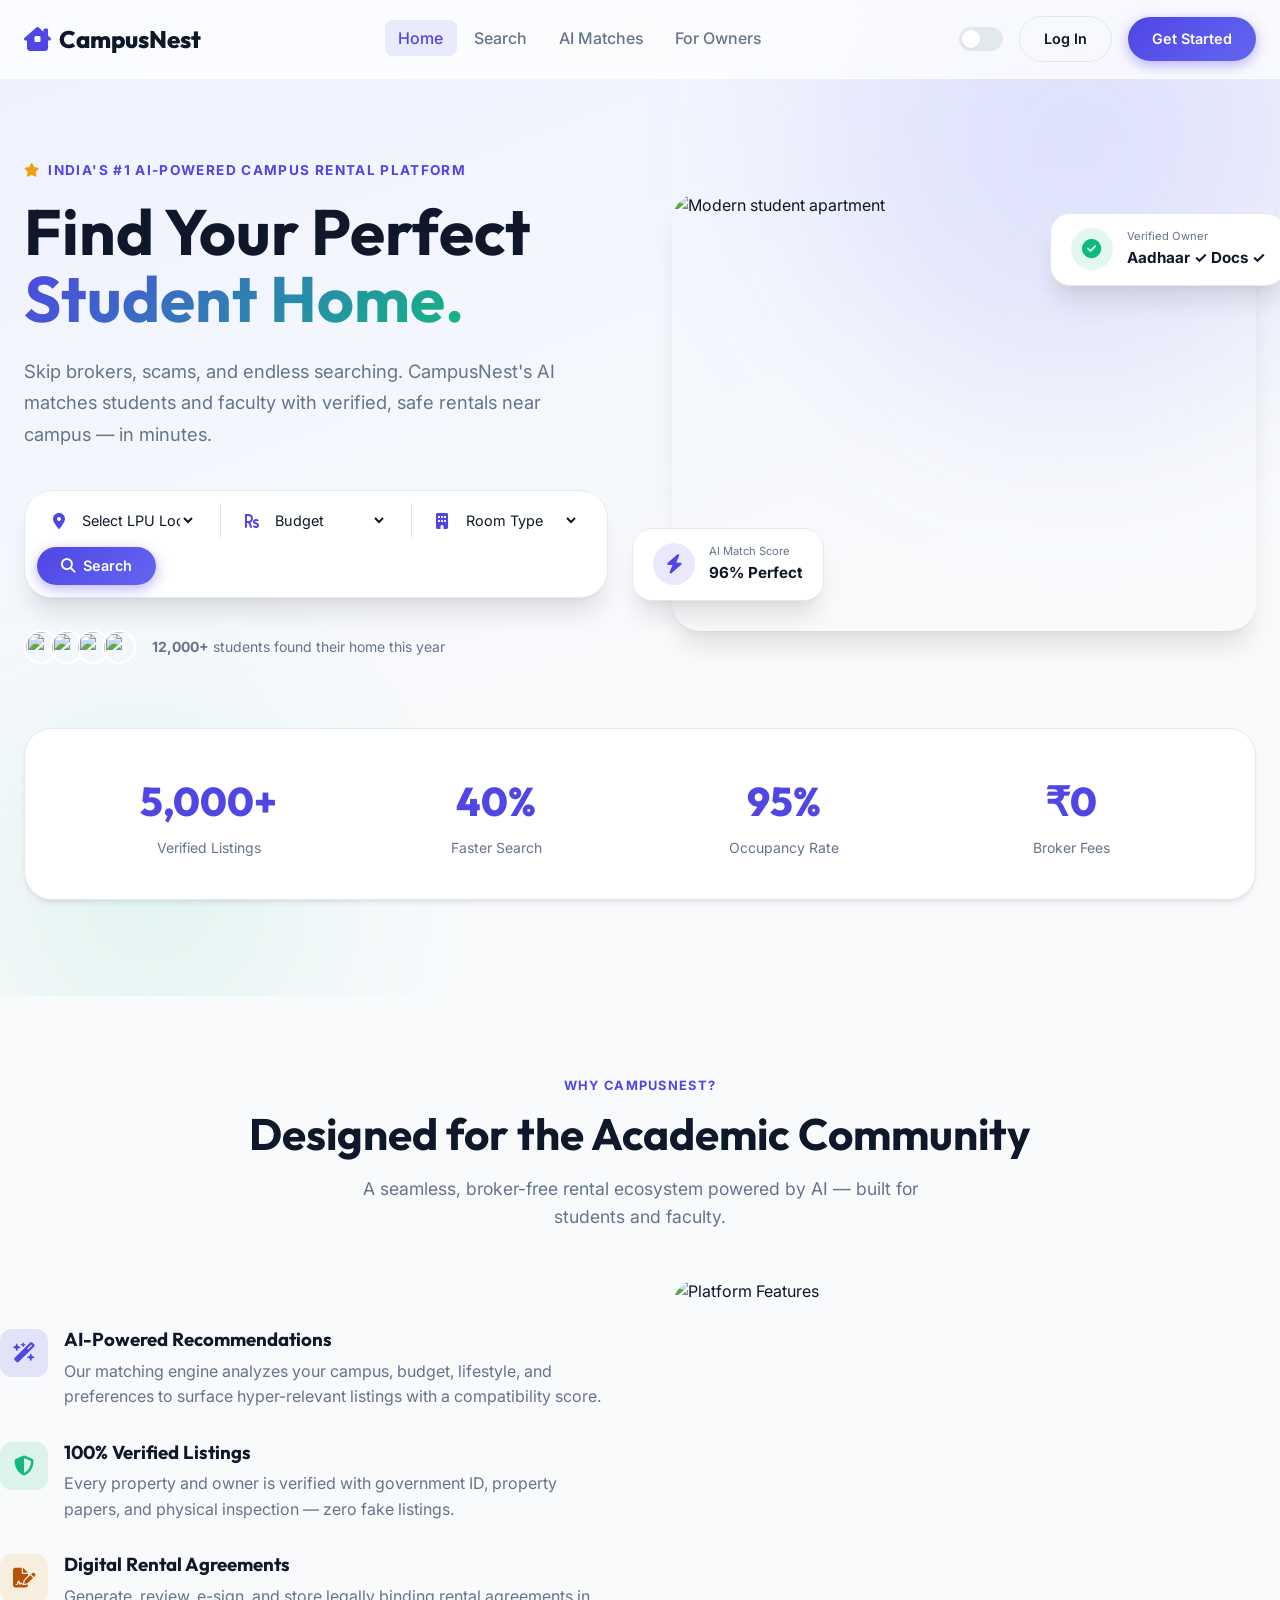
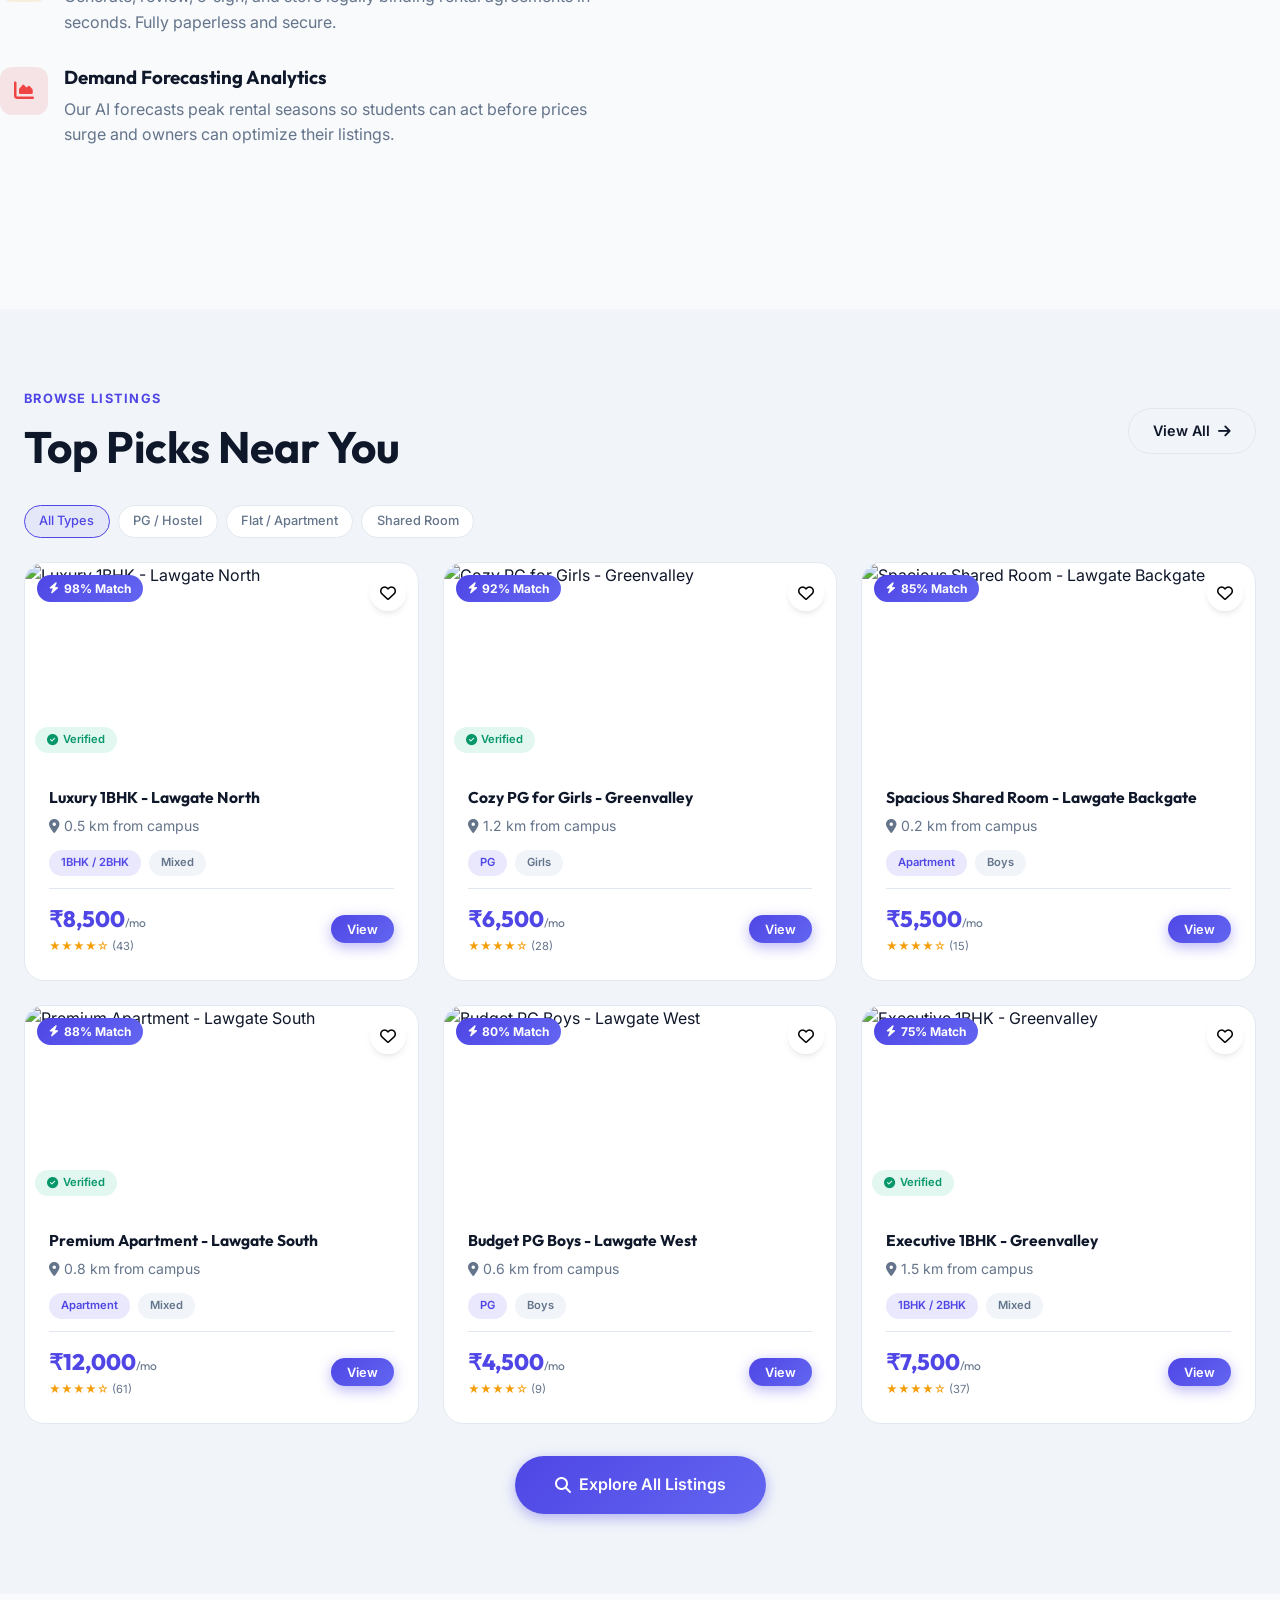
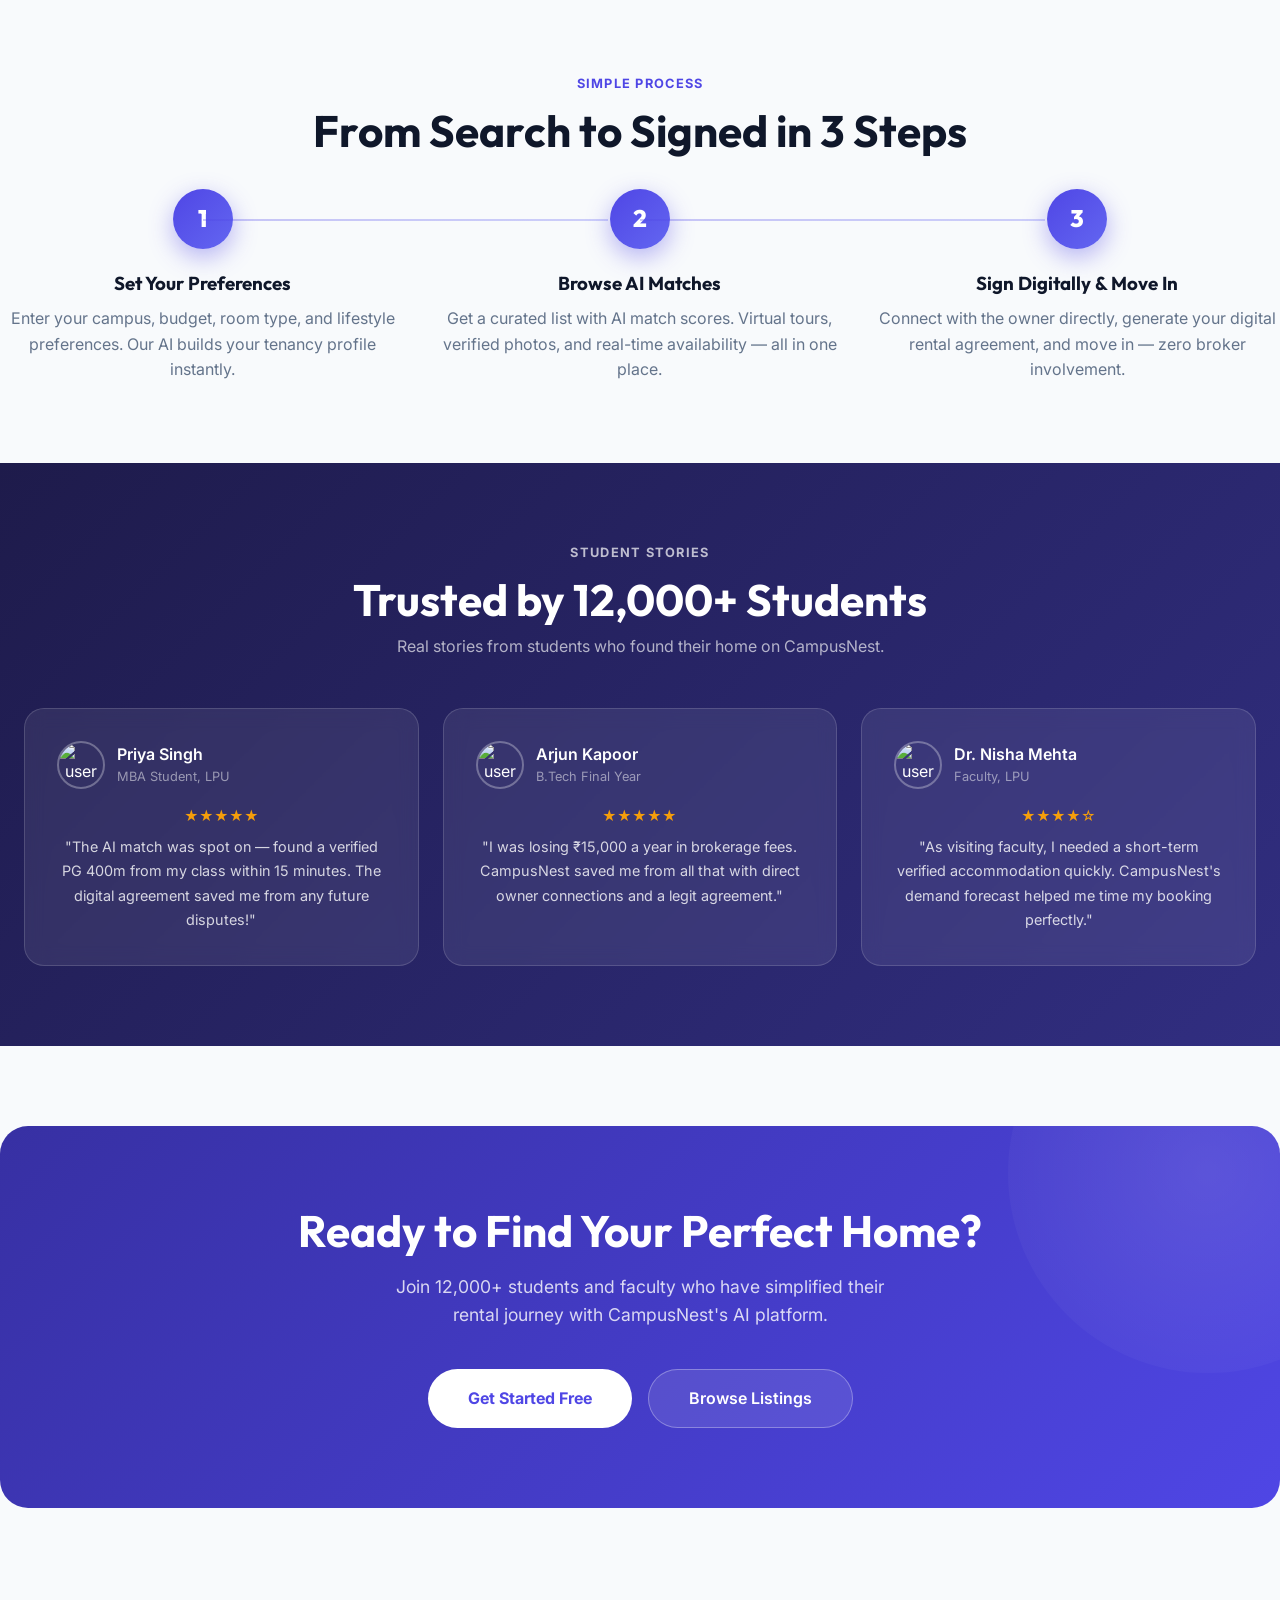
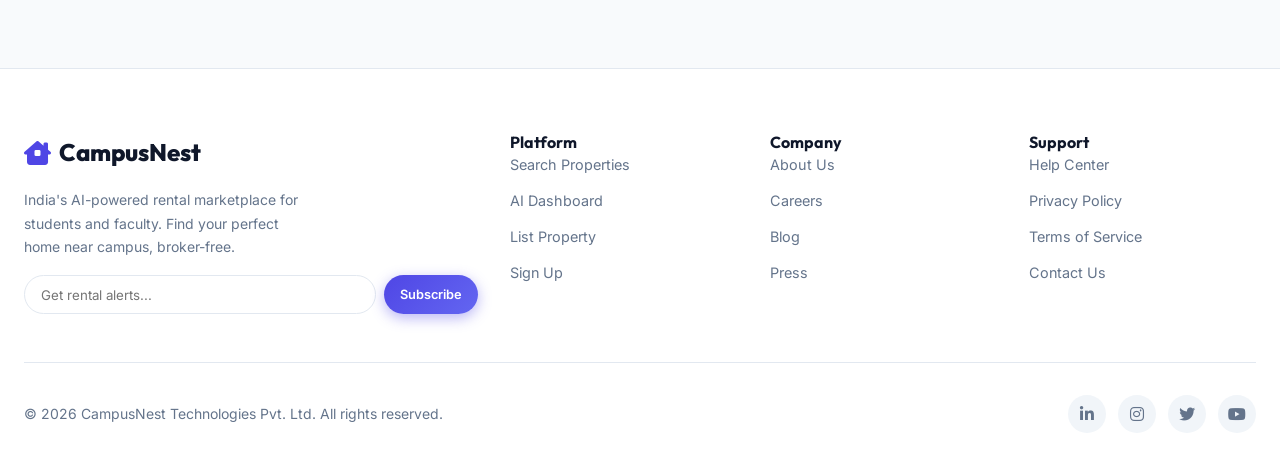
==== commit 0bec616b: "fix: removed all references to Studio room type" ====
--- a/index.html
+++ b/index.html
@@ -495,7 +495,6 @@
                                 <option value="">Room Type</option>
                                 <option>PG / Hostel</option>
                                 <option>Single Room</option>
-                                <option>Studio</option>
                                 <option>1BHK / 2BHK</option>
                             </select>
                         </div>
@@ -629,7 +628,6 @@
             <div class="chip-row mb-6" id="categoryChips">
                 <div class="chip active" data-cat="all">All Types</div>
                 <div class="chip" data-cat="pg">PG / Hostel</div>
-                <div class="chip" data-cat="studio">Studio</div>
                 <div class="chip" data-cat="apartment">Flat / Apartment</div>
                 <div class="chip" data-cat="shared">Shared Room</div>
             </div>
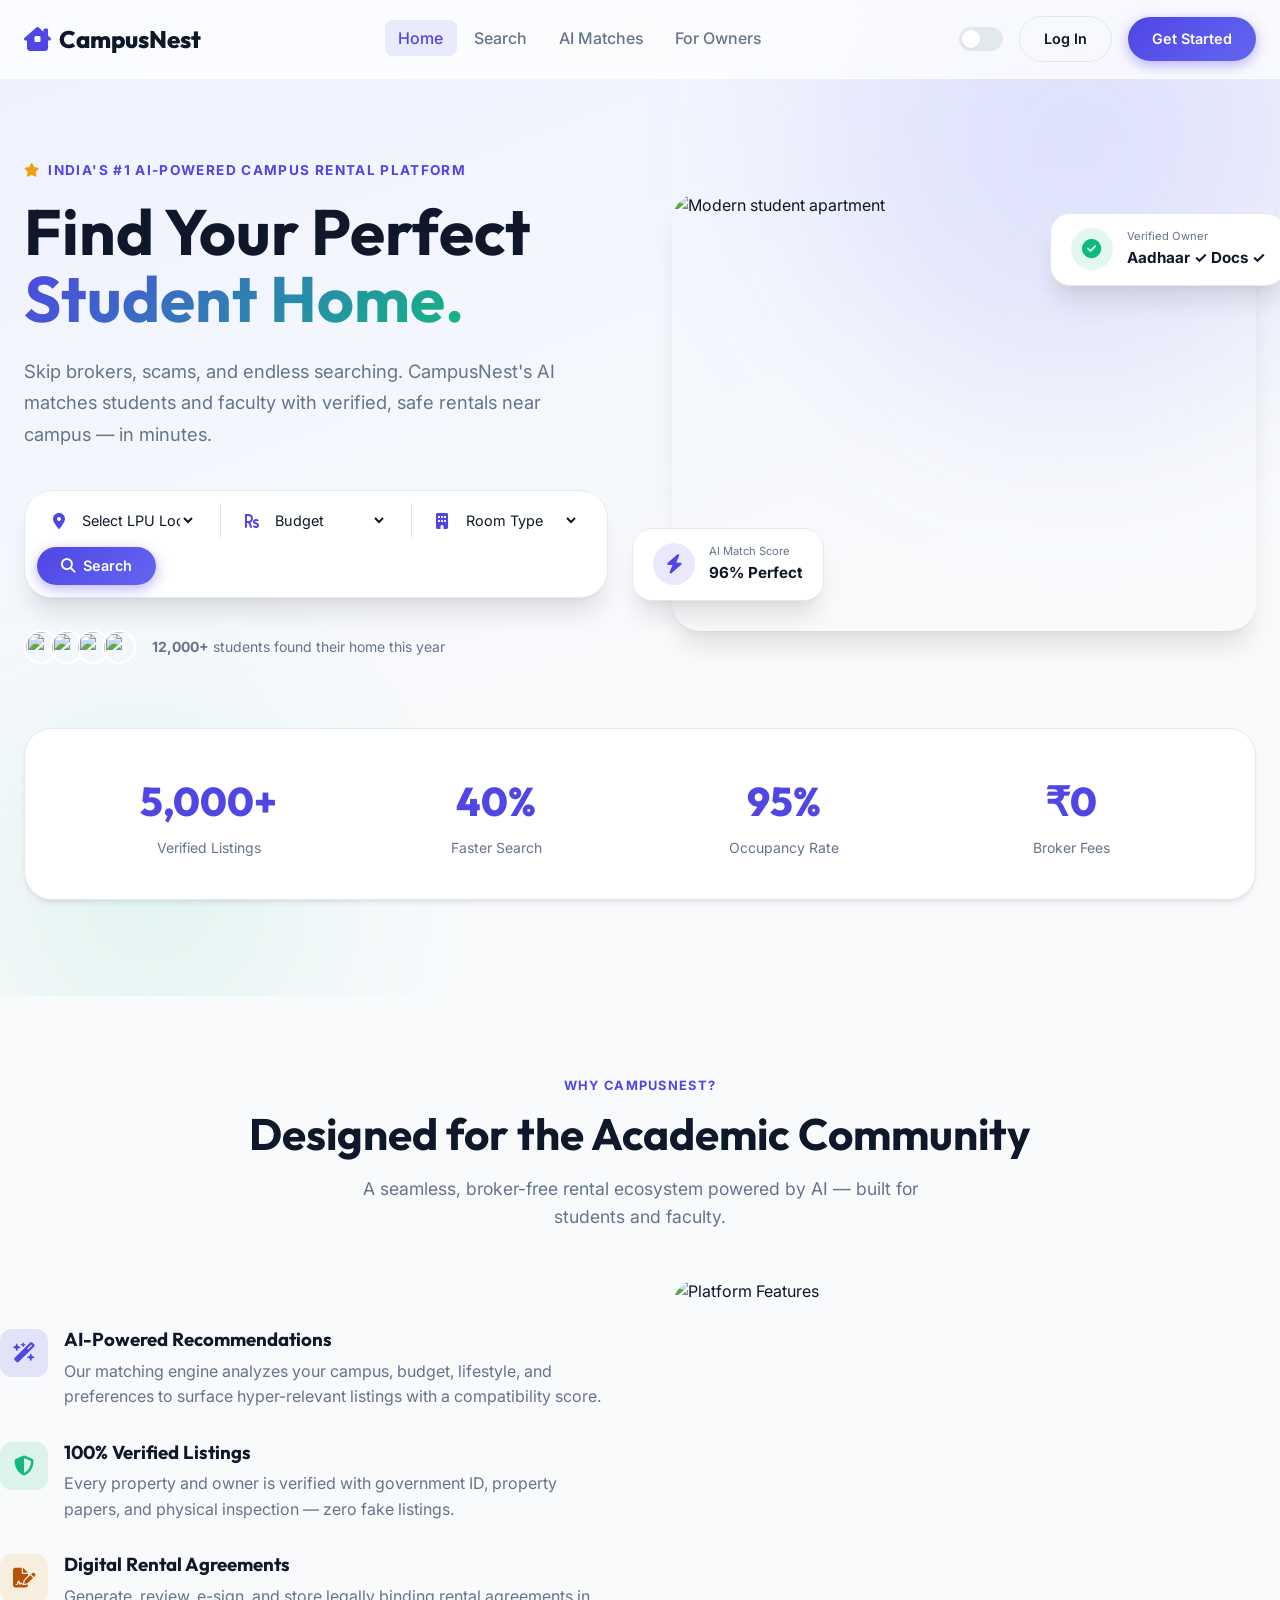
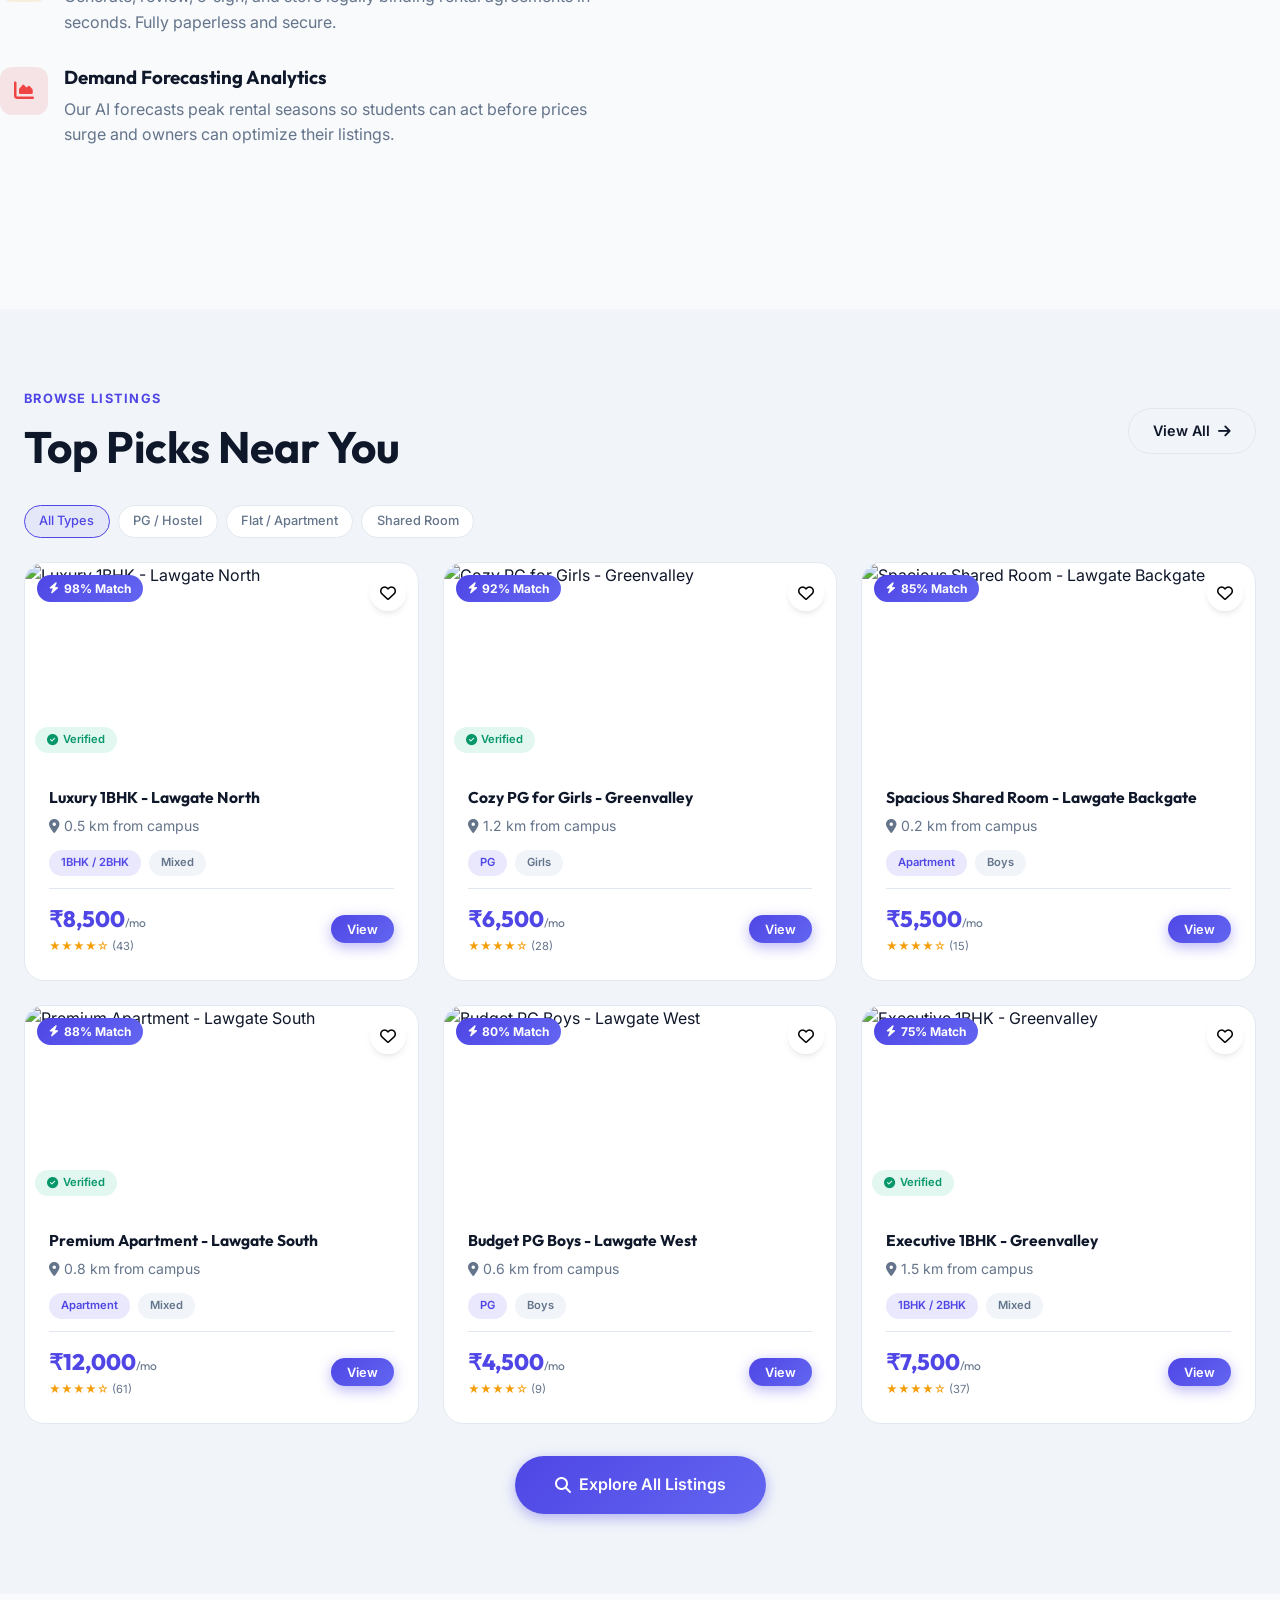
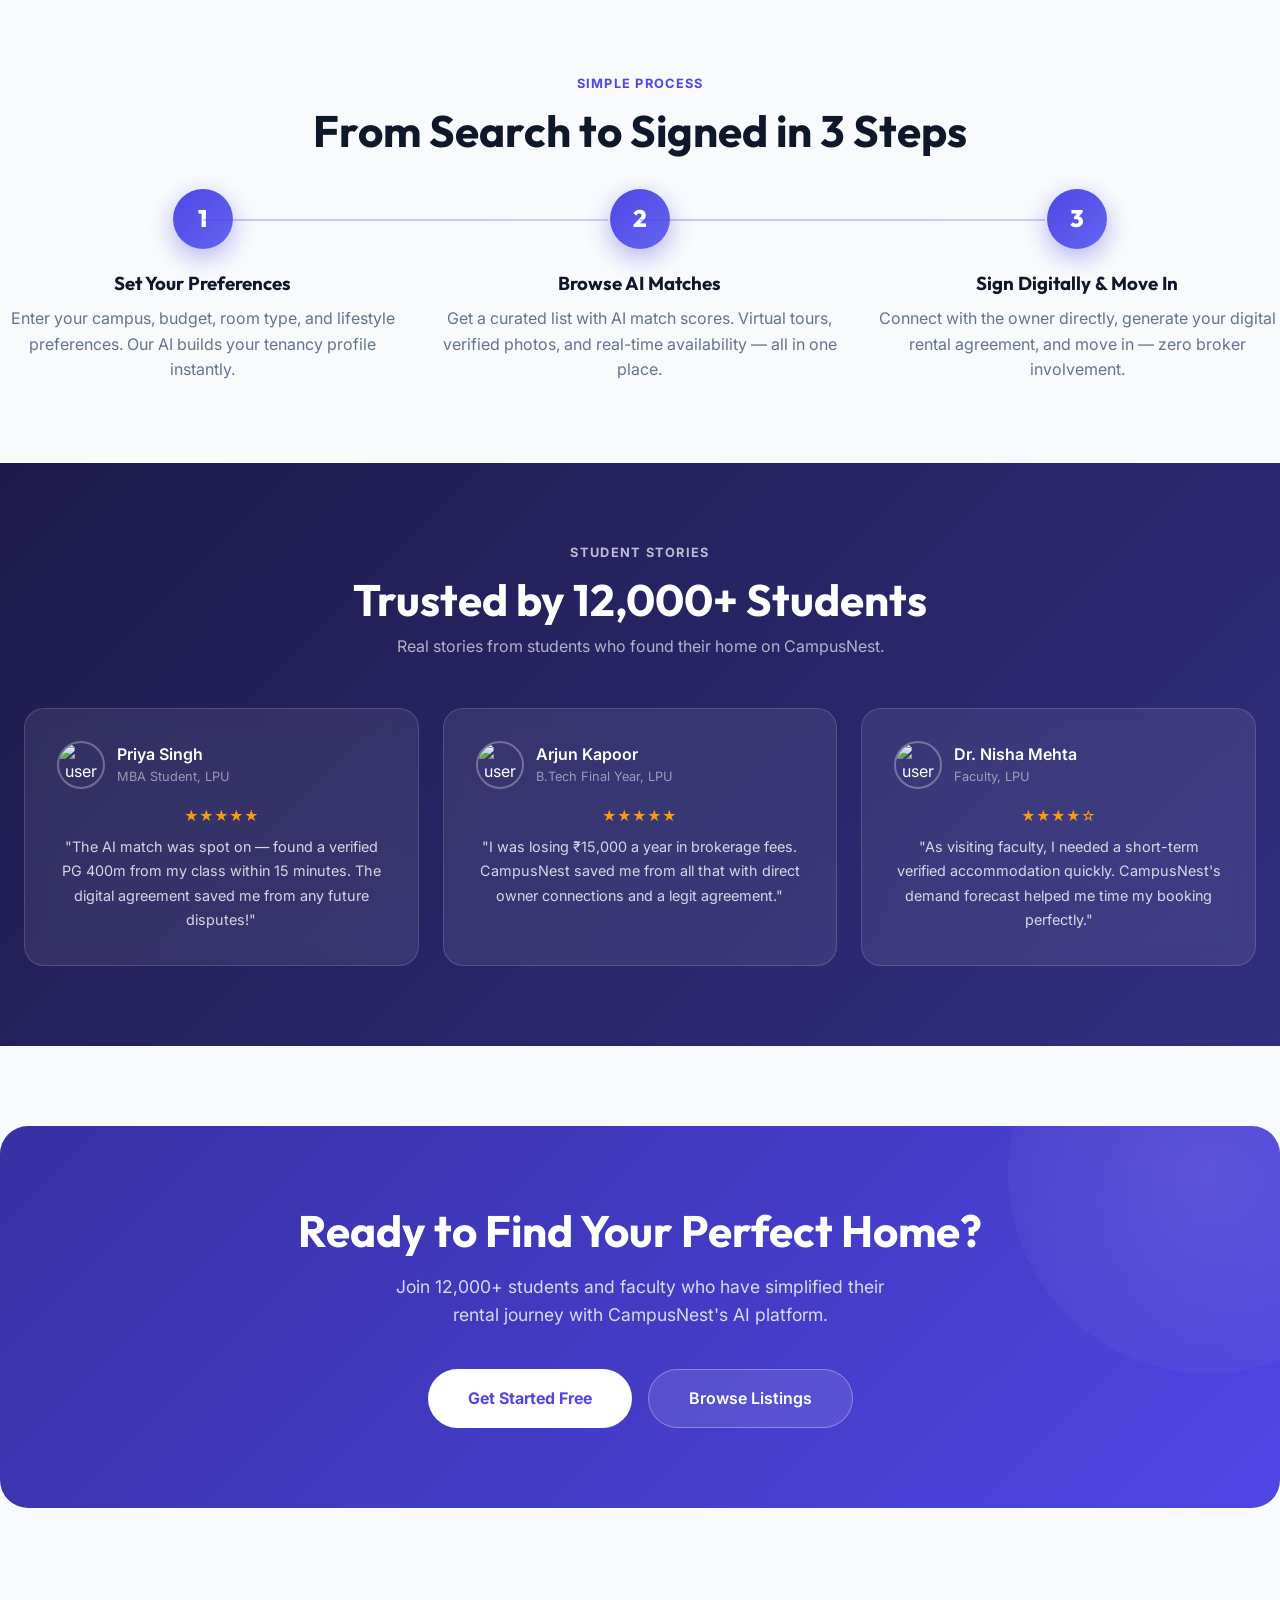
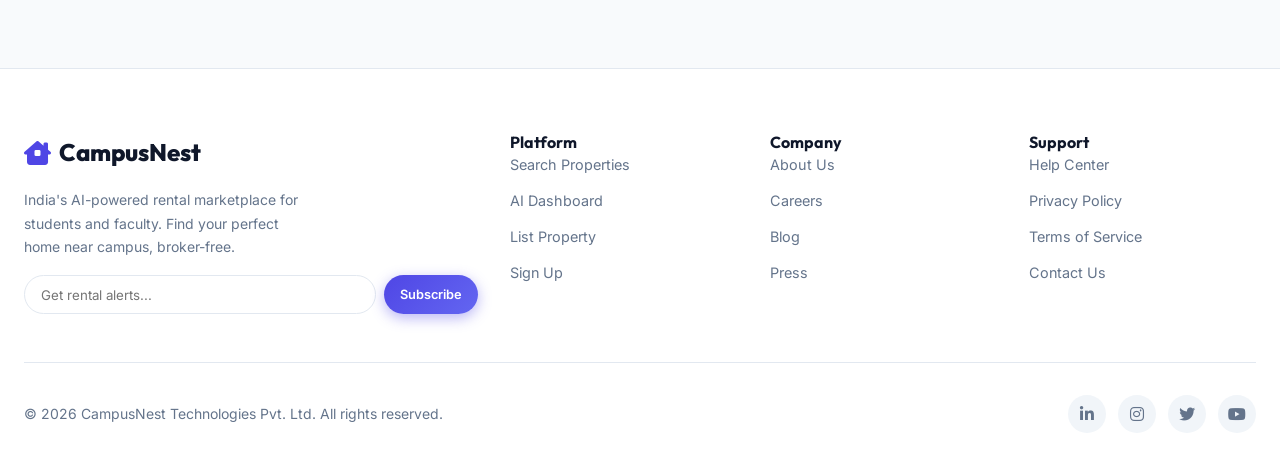
==== commit ce863e0b: "fix(index): added LPU to Arjun Kapoor testimonial" ====
--- a/index.html
+++ b/index.html
@@ -423,13 +423,13 @@
 </head>
 
 <body>
-    <!-- Scroll Progress -->
+
     <div class="scroll-progress" id="scrollProgress" style="width: 0%;"></div>
 
-    <!-- Toast Container -->
+
     <div class="toast-container" id="toastContainer"></div>
 
-    <!-- Navbar -->
+
     <nav class="navbar" id="navbar">
         <div class="container flex justify-between items-center">
             <a href="index.html" class="nav-brand"><i class="fa-solid fa-house-chimney-window"></i> CampusNest</a>
@@ -449,7 +449,7 @@
         </div>
     </nav>
 
-    <!-- Hero -->
+
     <section class="hero">
         <div class="hero-blob blob-1"></div>
         <div class="hero-blob blob-2"></div>
@@ -537,7 +537,7 @@
                 </div>
             </div>
 
-            <!-- Stats -->
+
             <div class="stats-bar fade-in-up delay-5">
                 <div>
                     <div class="stat-num"><span class="counter" data-target="5000">0</span>+</div>
@@ -559,7 +559,7 @@
         </div>
     </section>
 
-    <!-- Feature Highlights -->
+
     <section class="section container">
         <div class="text-center mb-8">
             <span class="section-tag">Why CampusNest?</span>
@@ -614,7 +614,7 @@
         </div>
     </section>
 
-    <!-- Featured Properties -->
+
     <section class="section" style="background: var(--surface-2);">
         <div class="container">
             <div class="flex justify-between items-center mb-8">
@@ -637,7 +637,7 @@
         </div>
     </section>
 
-    <!-- How It Works -->
+
     <section class="section container">
         <div class="text-center mb-8">
             <span class="section-tag">Simple Process</span>
@@ -665,7 +665,7 @@
         </div>
     </section>
 
-    <!-- Testimonials -->
+
     <section class="testimonials-section">
         <div class="container text-center">
             <span class="section-tag" style="color: rgba(255,255,255,0.7)">Student Stories</span>
@@ -691,7 +691,7 @@
                         <img src="https://i.pravatar.cc/80?img=11" class="t-avatar" alt="user">
                         <div style="text-align: left;">
                             <div style="font-weight: 600; color: white;">Arjun Kapoor</div>
-                            <div style="font-size: 0.8rem; color: rgba(255,255,255,0.5);">B.Tech Final Year</div>
+                            <div style="font-size: 0.8rem; color: rgba(255,255,255,0.5);">B.Tech Final Year, LPU</div>
                         </div>
                     </div>
                     <div class="stars mb-2">★★★★★</div>
@@ -717,7 +717,7 @@
         </div>
     </section>
 
-    <!-- CTA -->
+
     <section class="section container">
         <div class="cta-section">
             <h2 style="font-size: 2.75rem; color: white; margin-bottom: 1rem;">Ready to Find Your Perfect Home?</h2>
@@ -735,7 +735,7 @@
         </div>
     </section>
 
-    <!-- Footer -->
+
     <footer class="footer">
         <div class="container">
             <div class="footer-grid">
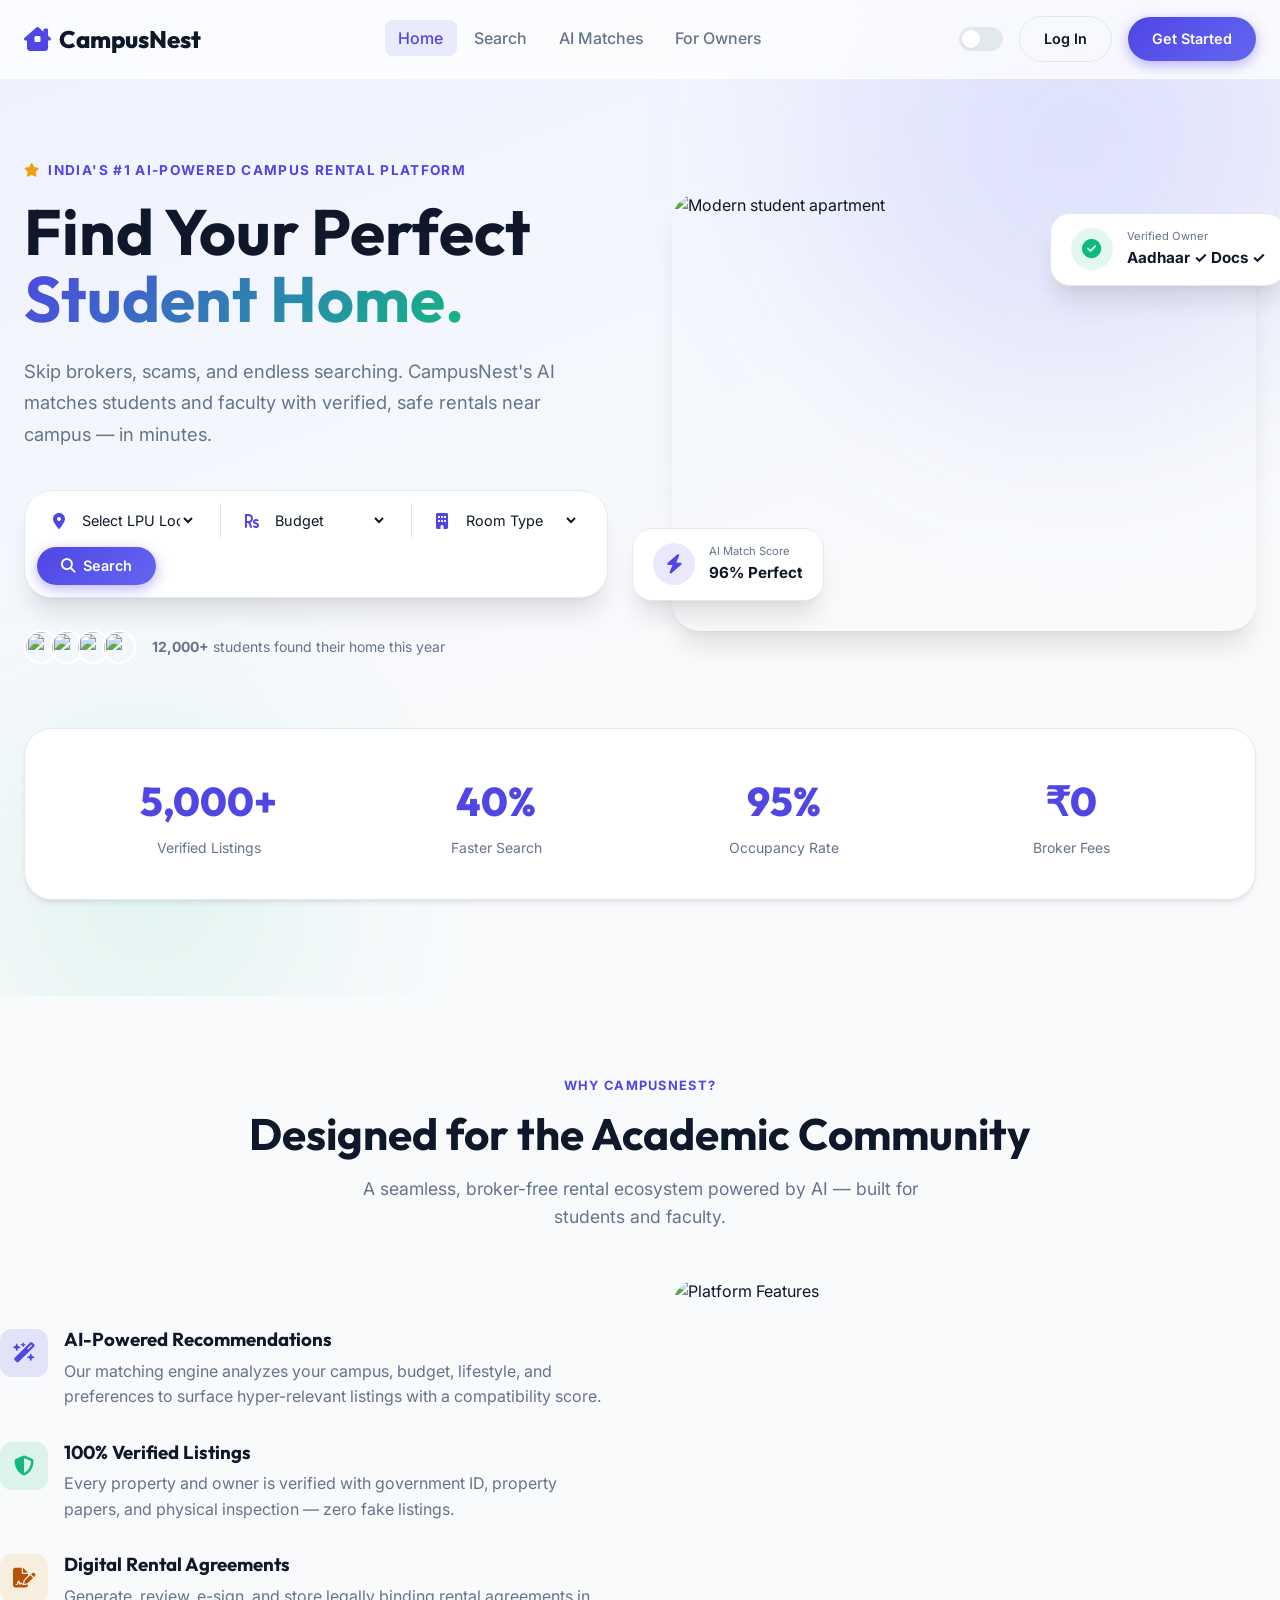
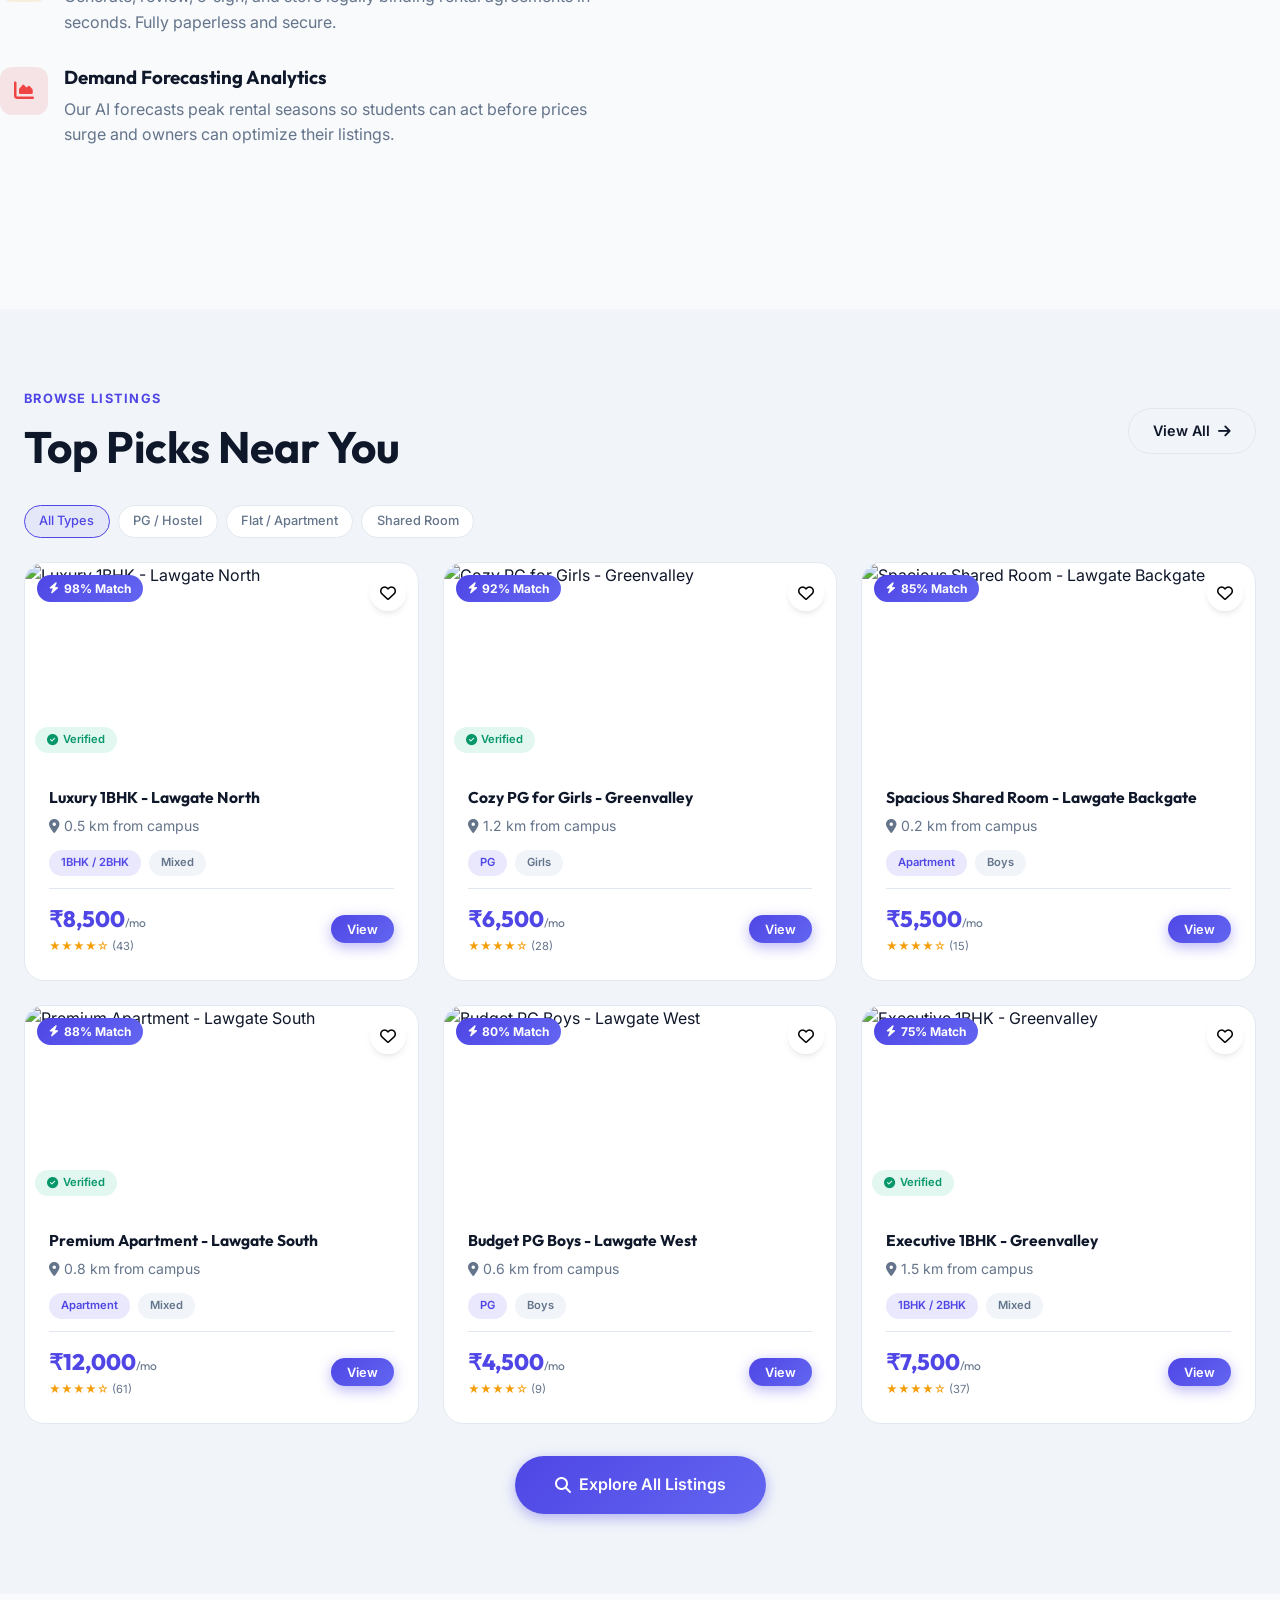
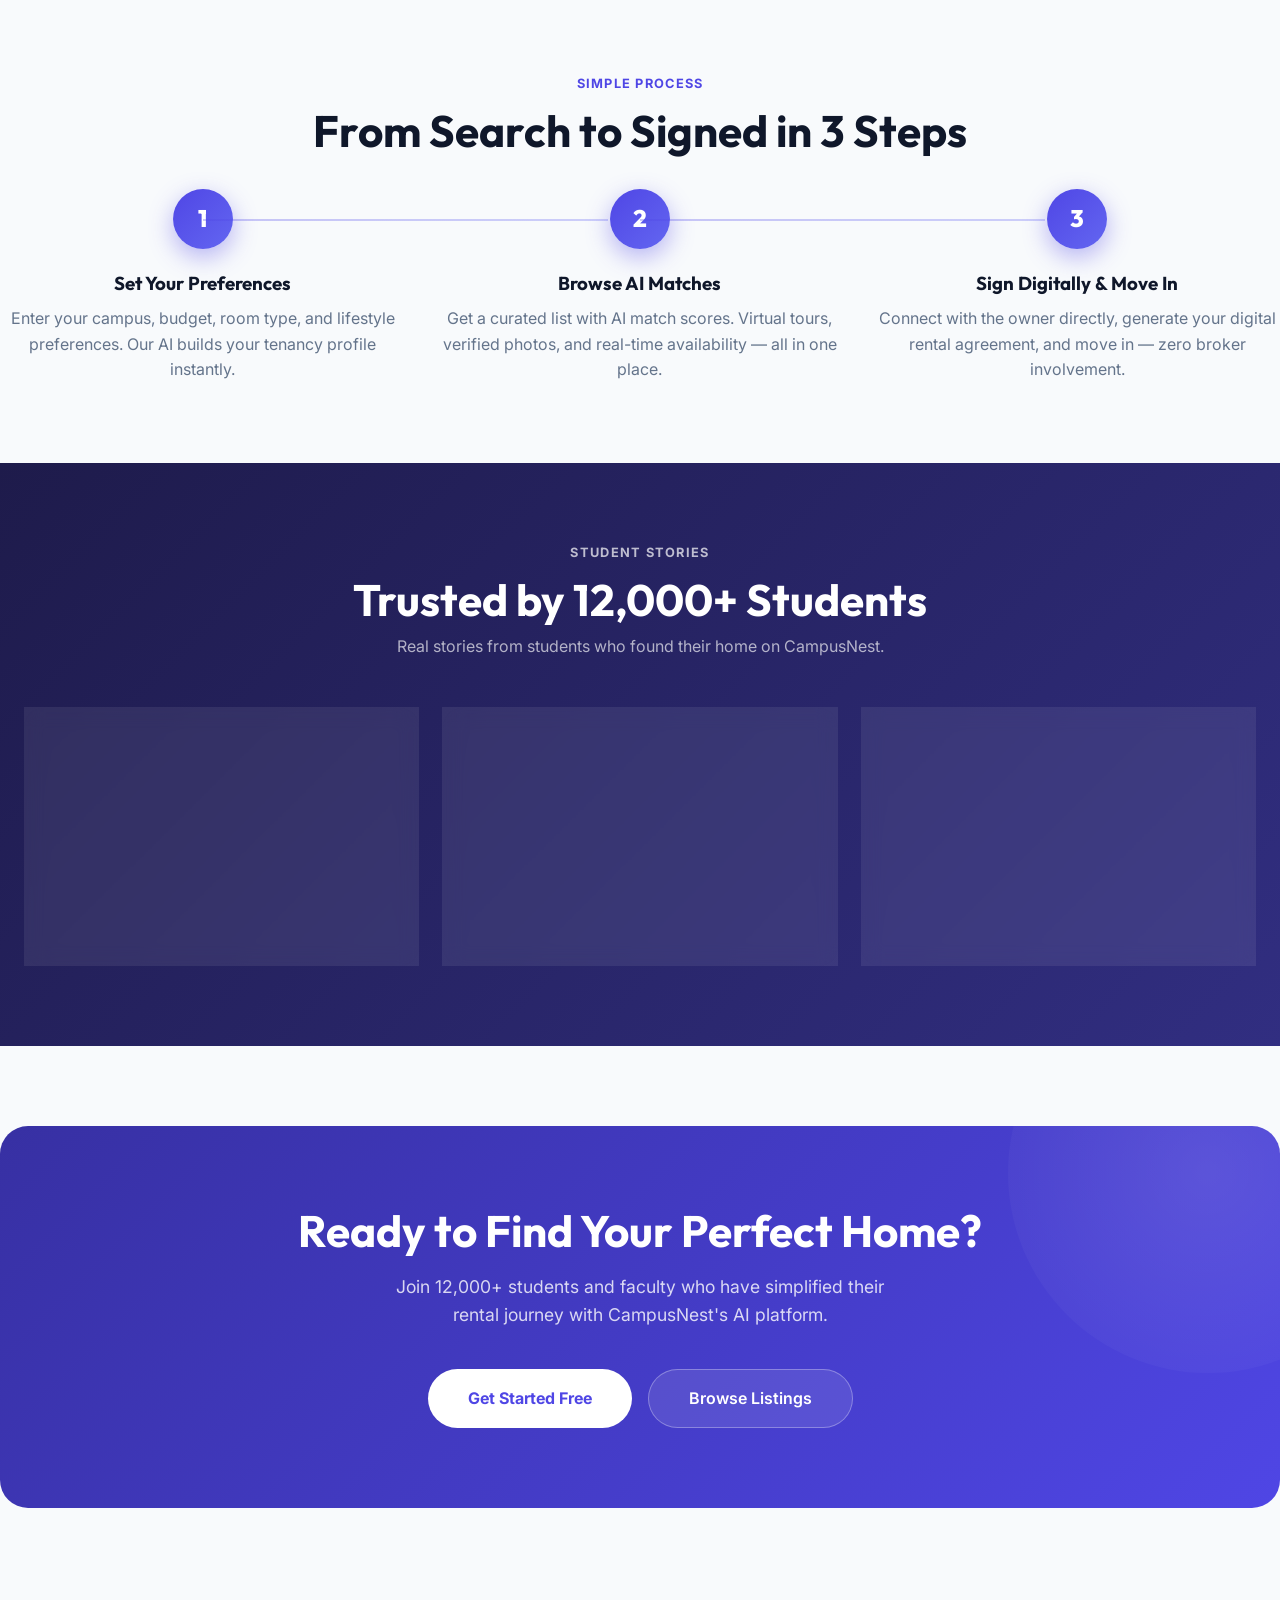
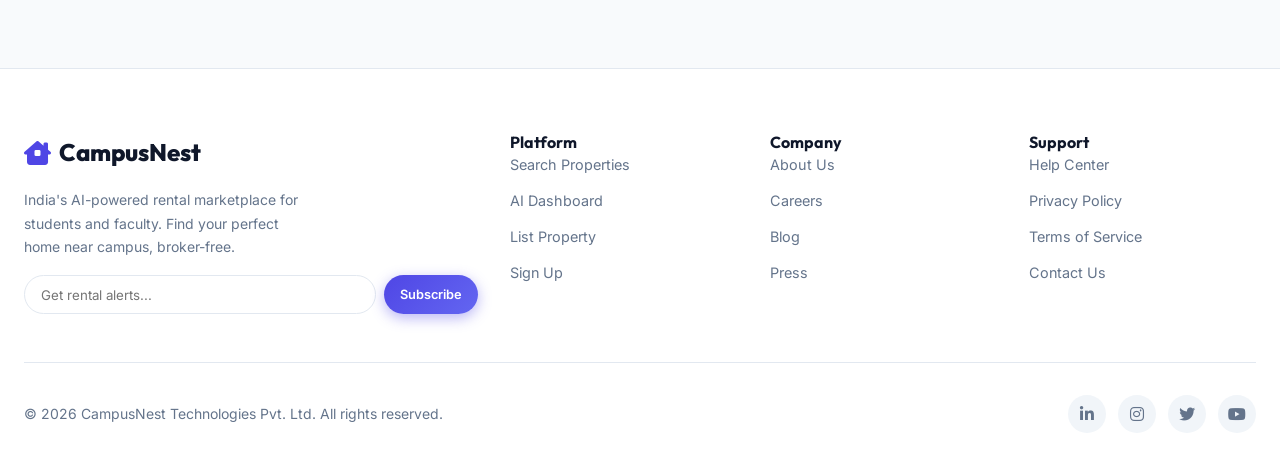
==== commit bbf37a7f: "fix(index): fixed broken avatar image for Arjun Kapoor" ====
--- a/index.html
+++ b/index.html
@@ -688,7 +688,8 @@
                 </div>
                 <div class="testimonial-card">
                     <div class="flex items-center gap-3 mb-4">
-                        <img src="https://i.pravatar.cc/80?img=11" class="t-avatar" alt="user">
+                        <img src="https://images.unsplash.com/photo-1599566150163-29194dcaad36?auto=format&fit=crop&w=80&q=80"
+                            class="t-avatar" alt="user" style="object-fit: cover;">
                         <div style="text-align: left;">
                             <div style="font-weight: 600; color: white;">Arjun Kapoor</div>
                             <div style="font-size: 0.8rem; color: rgba(255,255,255,0.5);">B.Tech Final Year, LPU</div>
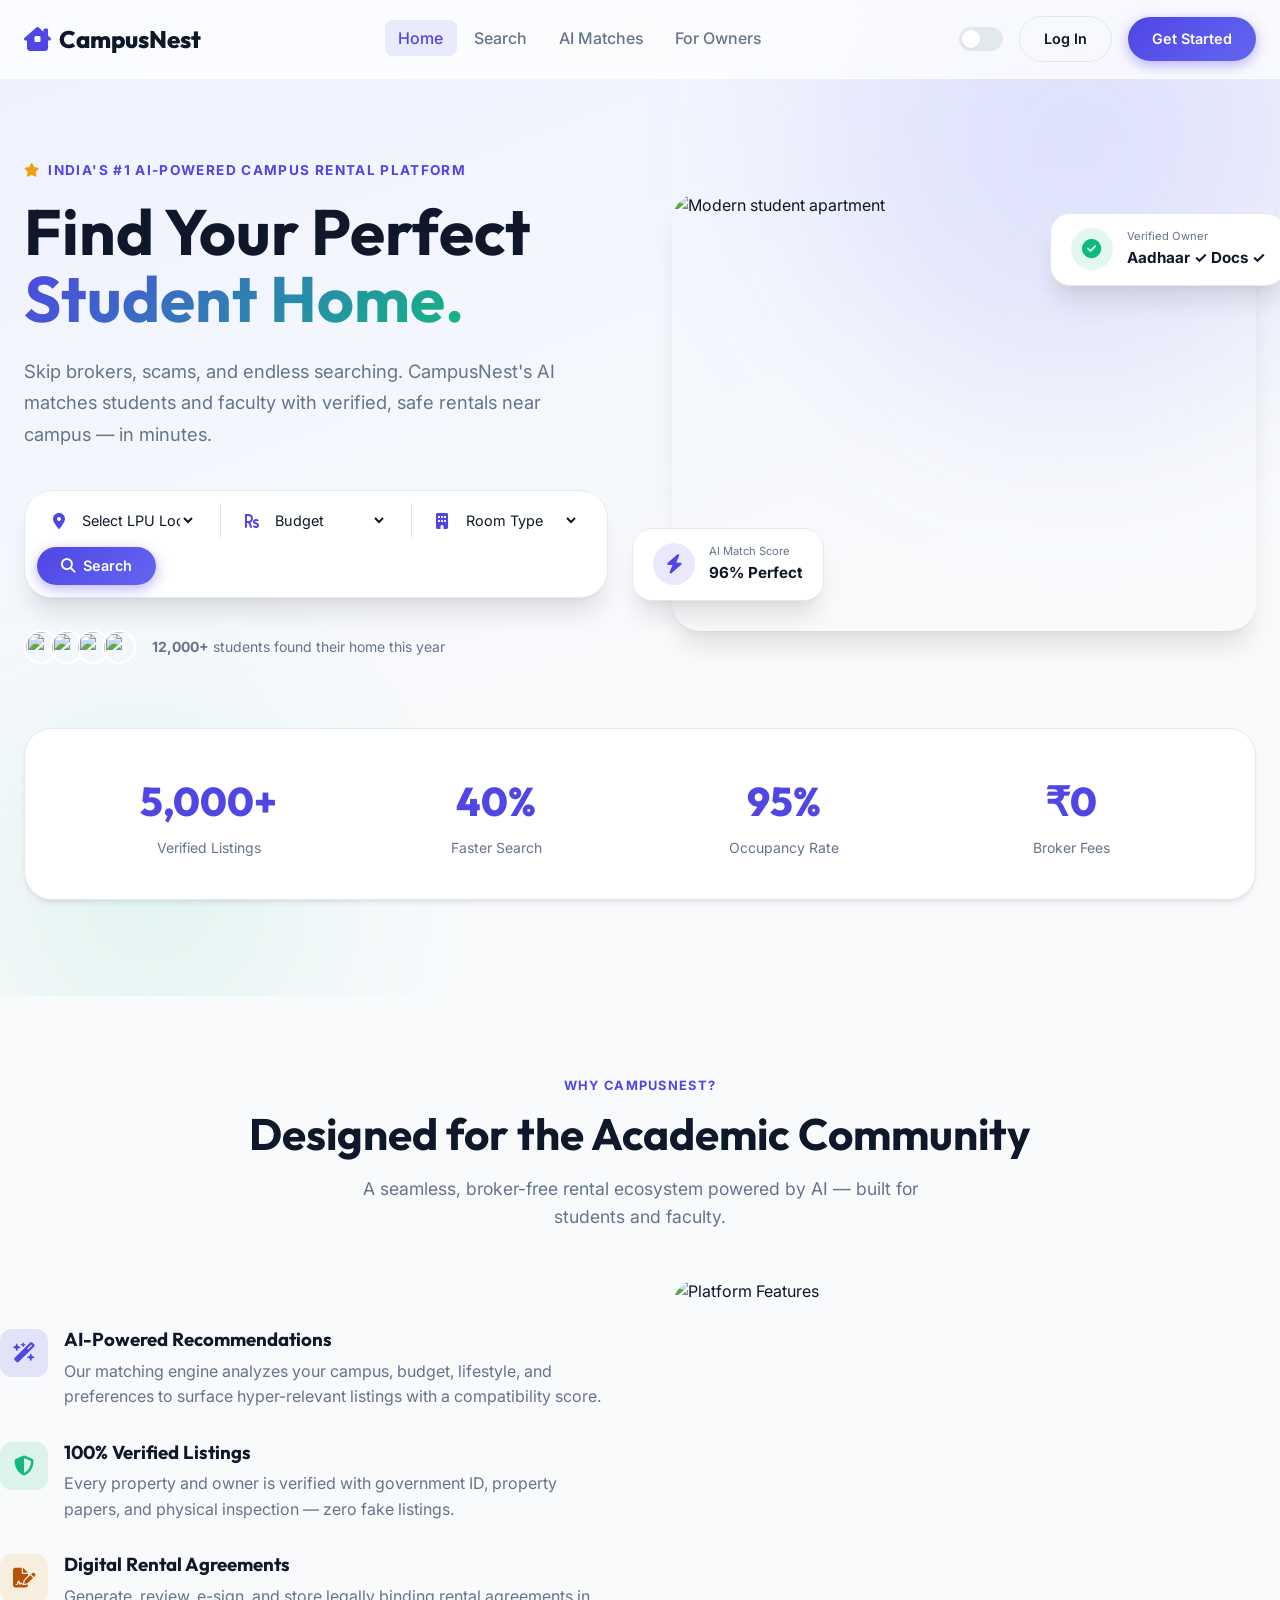
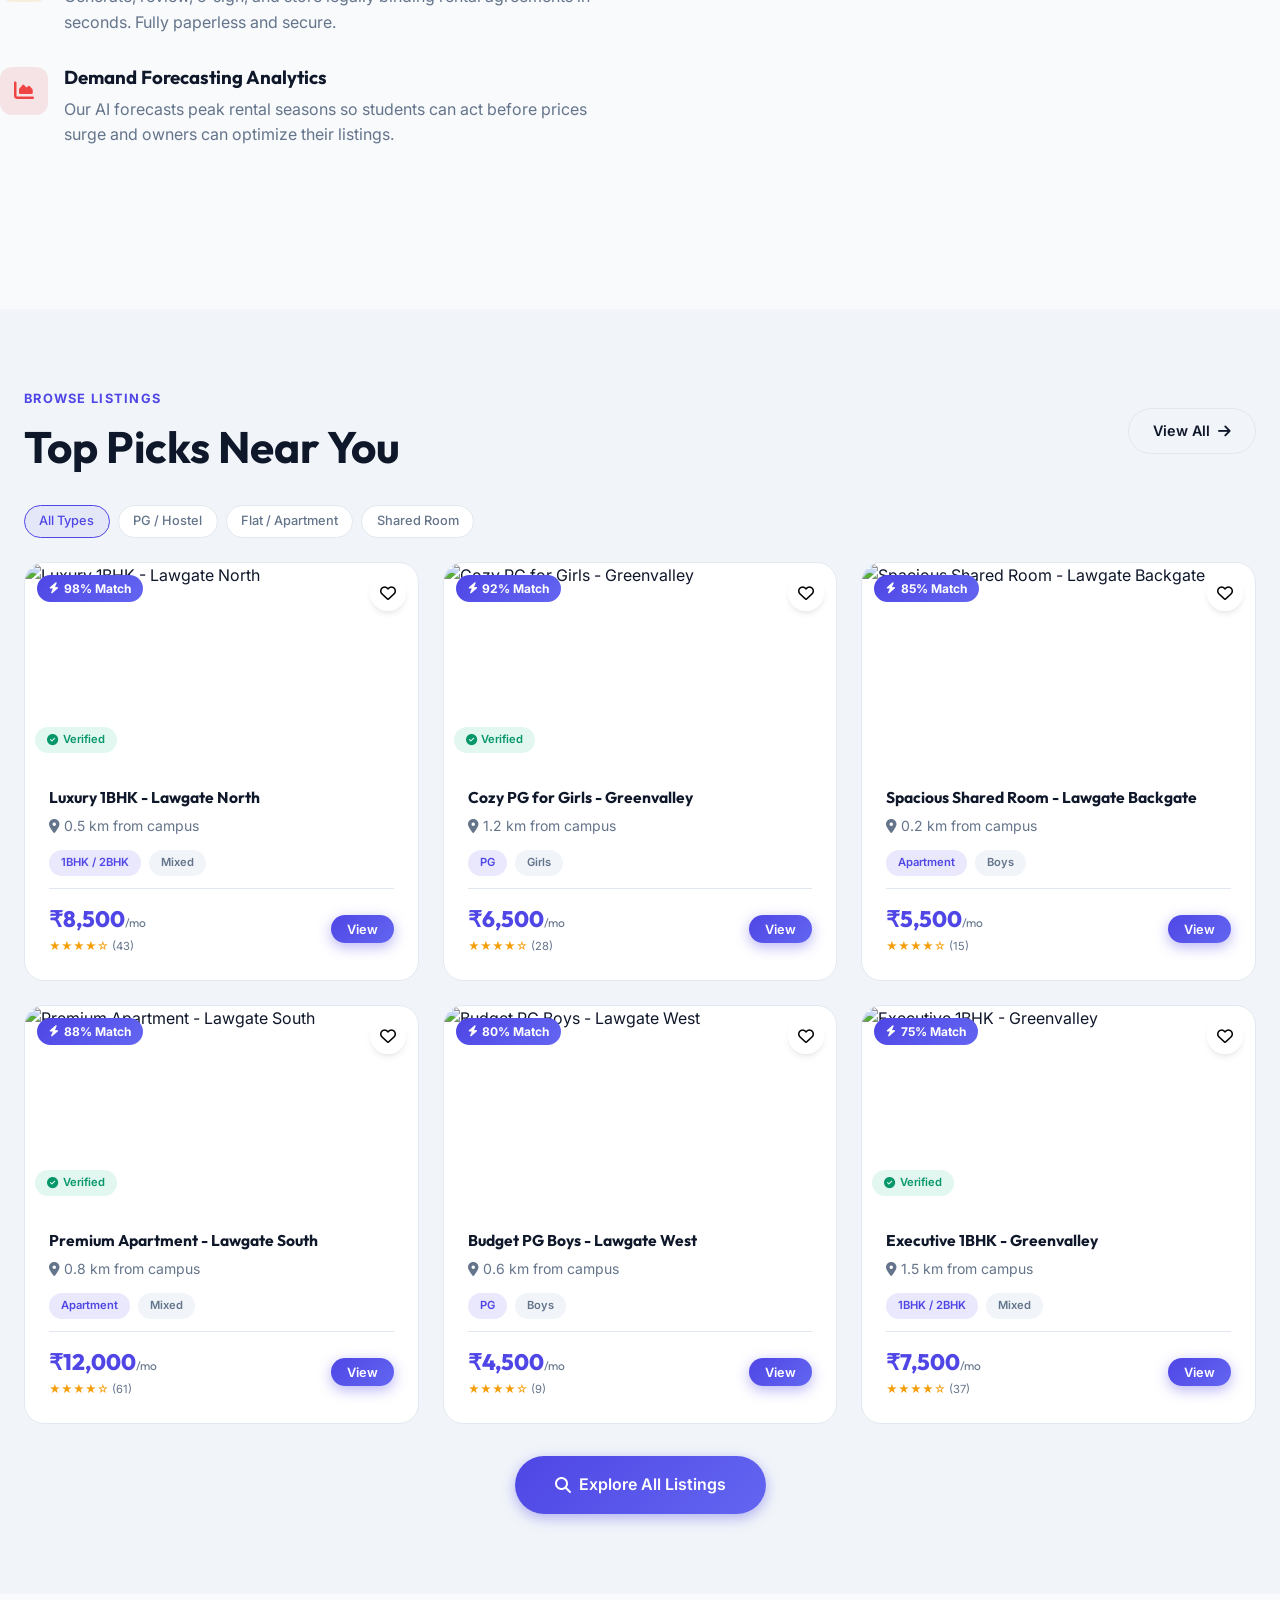
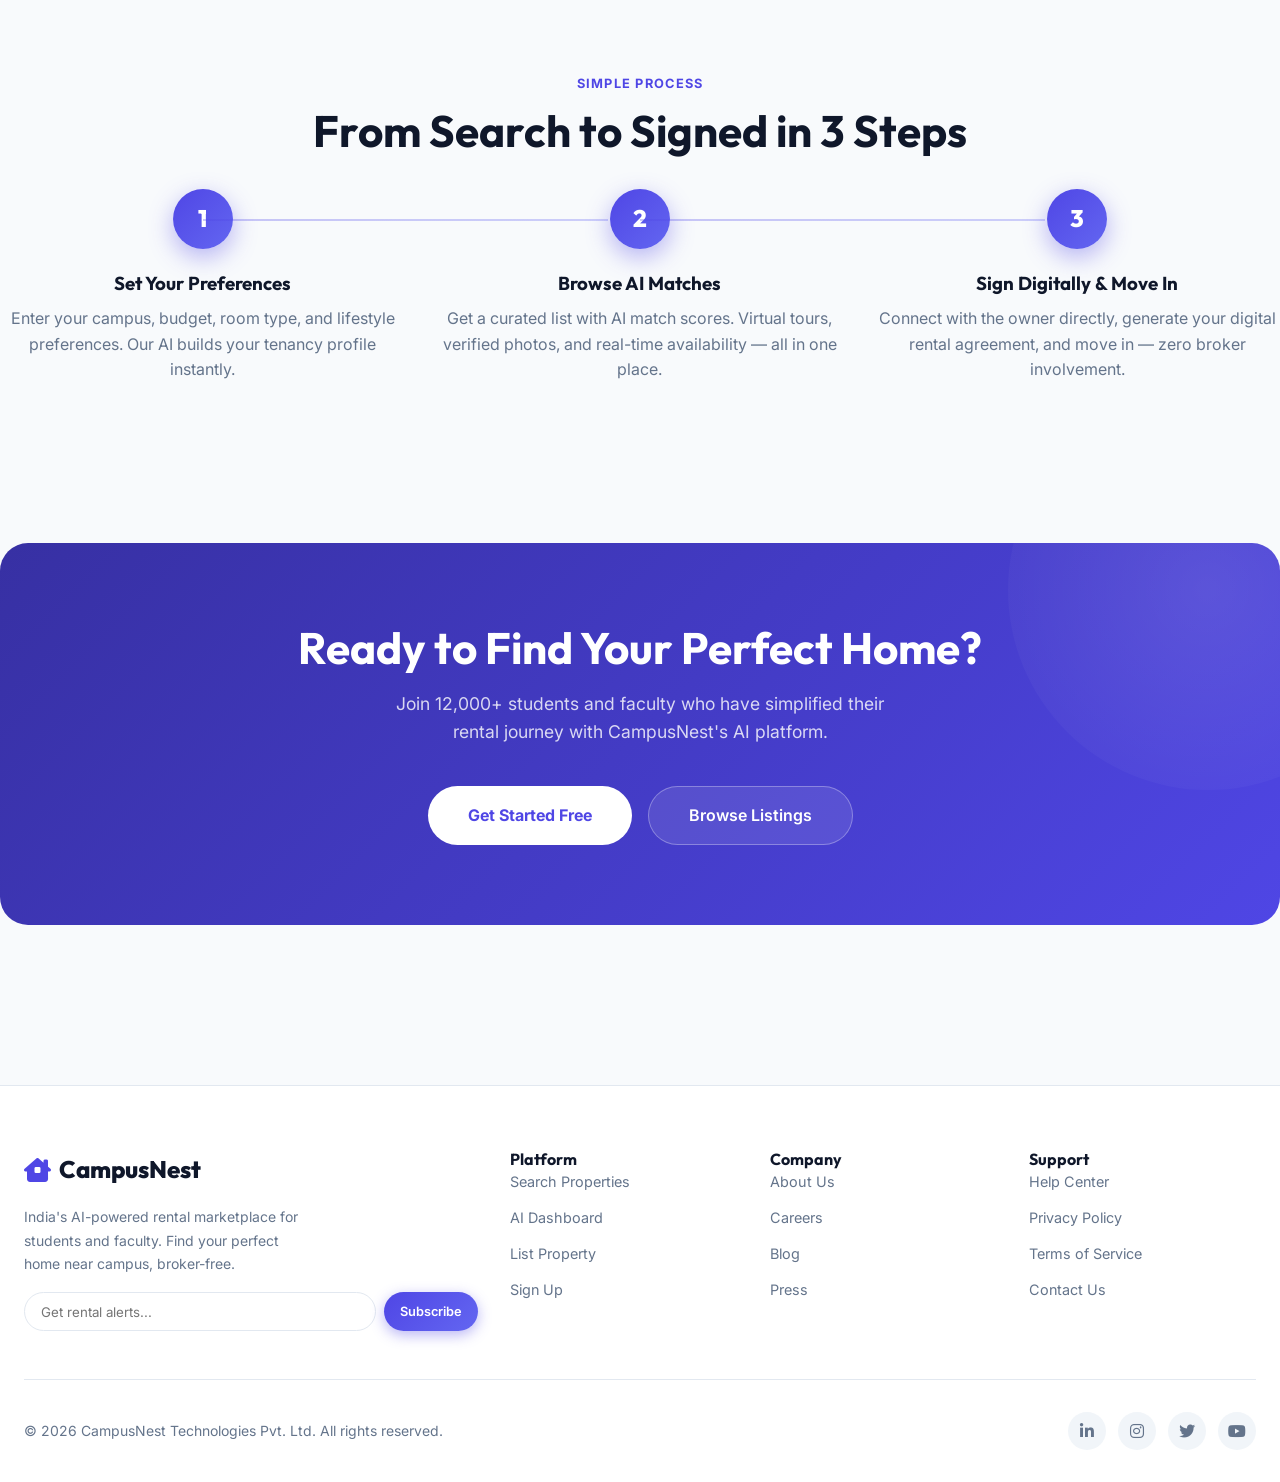
==== commit d4dbb36a: "feat(index): removed student stories section as requested" ====
--- a/index.html
+++ b/index.html
@@ -666,59 +666,6 @@
     </section>
 
 
-    <section class="testimonials-section">
-        <div class="container text-center">
-            <span class="section-tag" style="color: rgba(255,255,255,0.7)">Student Stories</span>
-            <h2 class="section-title" style="color: white; margin-bottom: 0.5rem;">Trusted by 12,000+ Students</h2>
-            <p style="color: rgba(255,255,255,0.65); margin-bottom: 3rem;">Real stories from students who found their
-                home on CampusNest.</p>
-            <div class="testimonials-grid">
-                <div class="testimonial-card">
-                    <div class="flex items-center gap-3 mb-4">
-                        <img src="https://i.pravatar.cc/80?img=5" class="t-avatar" alt="user">
-                        <div style="text-align: left;">
-                            <div style="font-weight: 600; color: white;">Priya Singh</div>
-                            <div style="font-size: 0.8rem; color: rgba(255,255,255,0.5);">MBA Student, LPU</div>
-                        </div>
-                    </div>
-                    <div class="stars mb-2">★★★★★</div>
-                    <p style="color: rgba(255,255,255,0.8); font-size: 0.9rem; line-height: 1.7;">"The AI match was spot
-                        on — found a verified PG 400m from my class within 15 minutes. The digital agreement saved me
-                        from any future disputes!"</p>
-                </div>
-                <div class="testimonial-card">
-                    <div class="flex items-center gap-3 mb-4">
-                        <img src="https://images.unsplash.com/photo-1599566150163-29194dcaad36?auto=format&fit=crop&w=80&q=80"
-                            class="t-avatar" alt="user" style="object-fit: cover;">
-                        <div style="text-align: left;">
-                            <div style="font-weight: 600; color: white;">Arjun Kapoor</div>
-                            <div style="font-size: 0.8rem; color: rgba(255,255,255,0.5);">B.Tech Final Year, LPU</div>
-                        </div>
-                    </div>
-                    <div class="stars mb-2">★★★★★</div>
-                    <p style="color: rgba(255,255,255,0.8); font-size: 0.9rem; line-height: 1.7;">"I was losing ₹15,000
-                        a year in brokerage fees. CampusNest saved me from all that with direct owner connections and a
-                        legit agreement."</p>
-                </div>
-                <div class="testimonial-card">
-                    <div class="flex items-center gap-3 mb-4">
-                        <img src="https://i.pravatar.cc/80?img=20" class="t-avatar" alt="user">
-                        <div style="text-align: left;">
-                            <div style="font-weight: 600; color: white;">Dr. Nisha Mehta</div>
-                            <div style="font-size: 0.8rem; color: rgba(255,255,255,0.5);">Faculty, LPU
-                            </div>
-                        </div>
-                    </div>
-                    <div class="stars mb-2">★★★★☆</div>
-                    <p style="color: rgba(255,255,255,0.8); font-size: 0.9rem; line-height: 1.7;">"As visiting faculty,
-                        I needed a short-term verified accommodation quickly. CampusNest's demand forecast helped me
-                        time my booking perfectly."</p>
-                </div>
-            </div>
-        </div>
-    </section>
-
-
     <section class="section container">
         <div class="cta-section">
             <h2 style="font-size: 2.75rem; color: white; margin-bottom: 1rem;">Ready to Find Your Perfect Home?</h2>
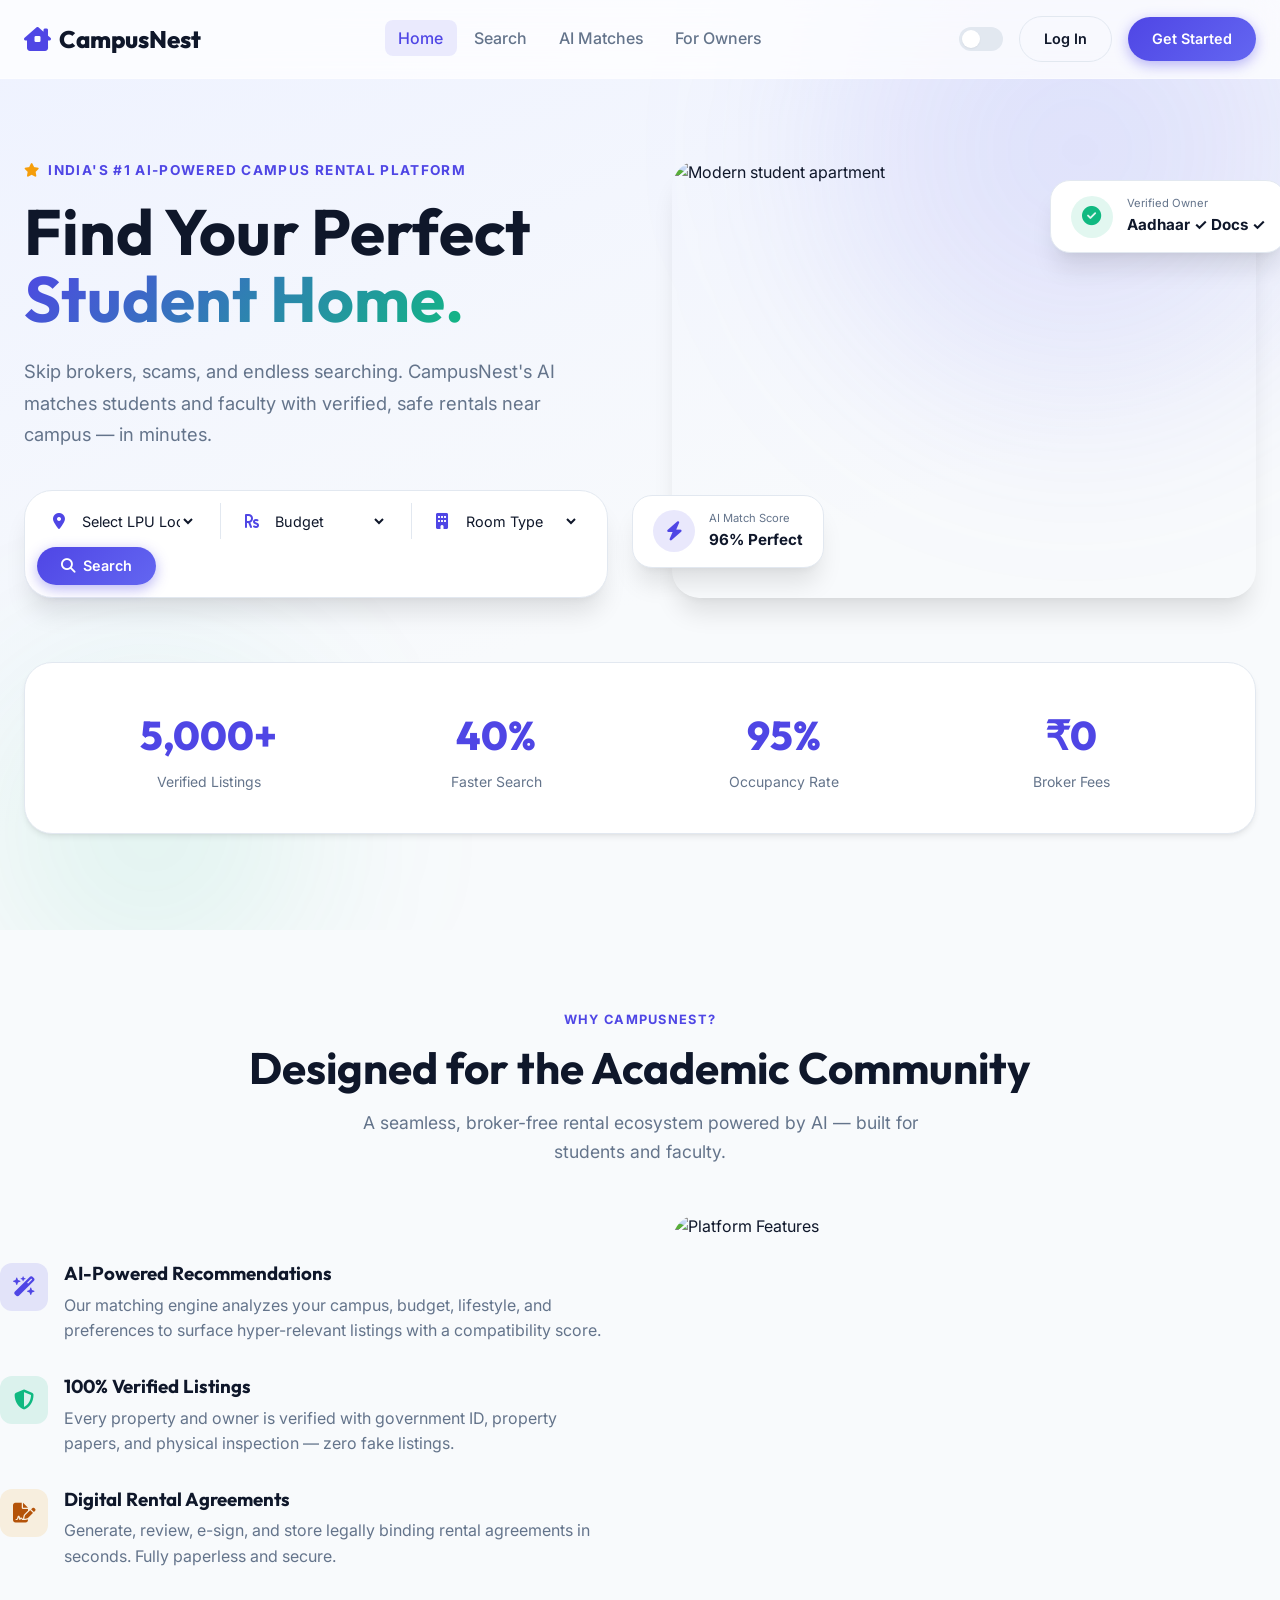
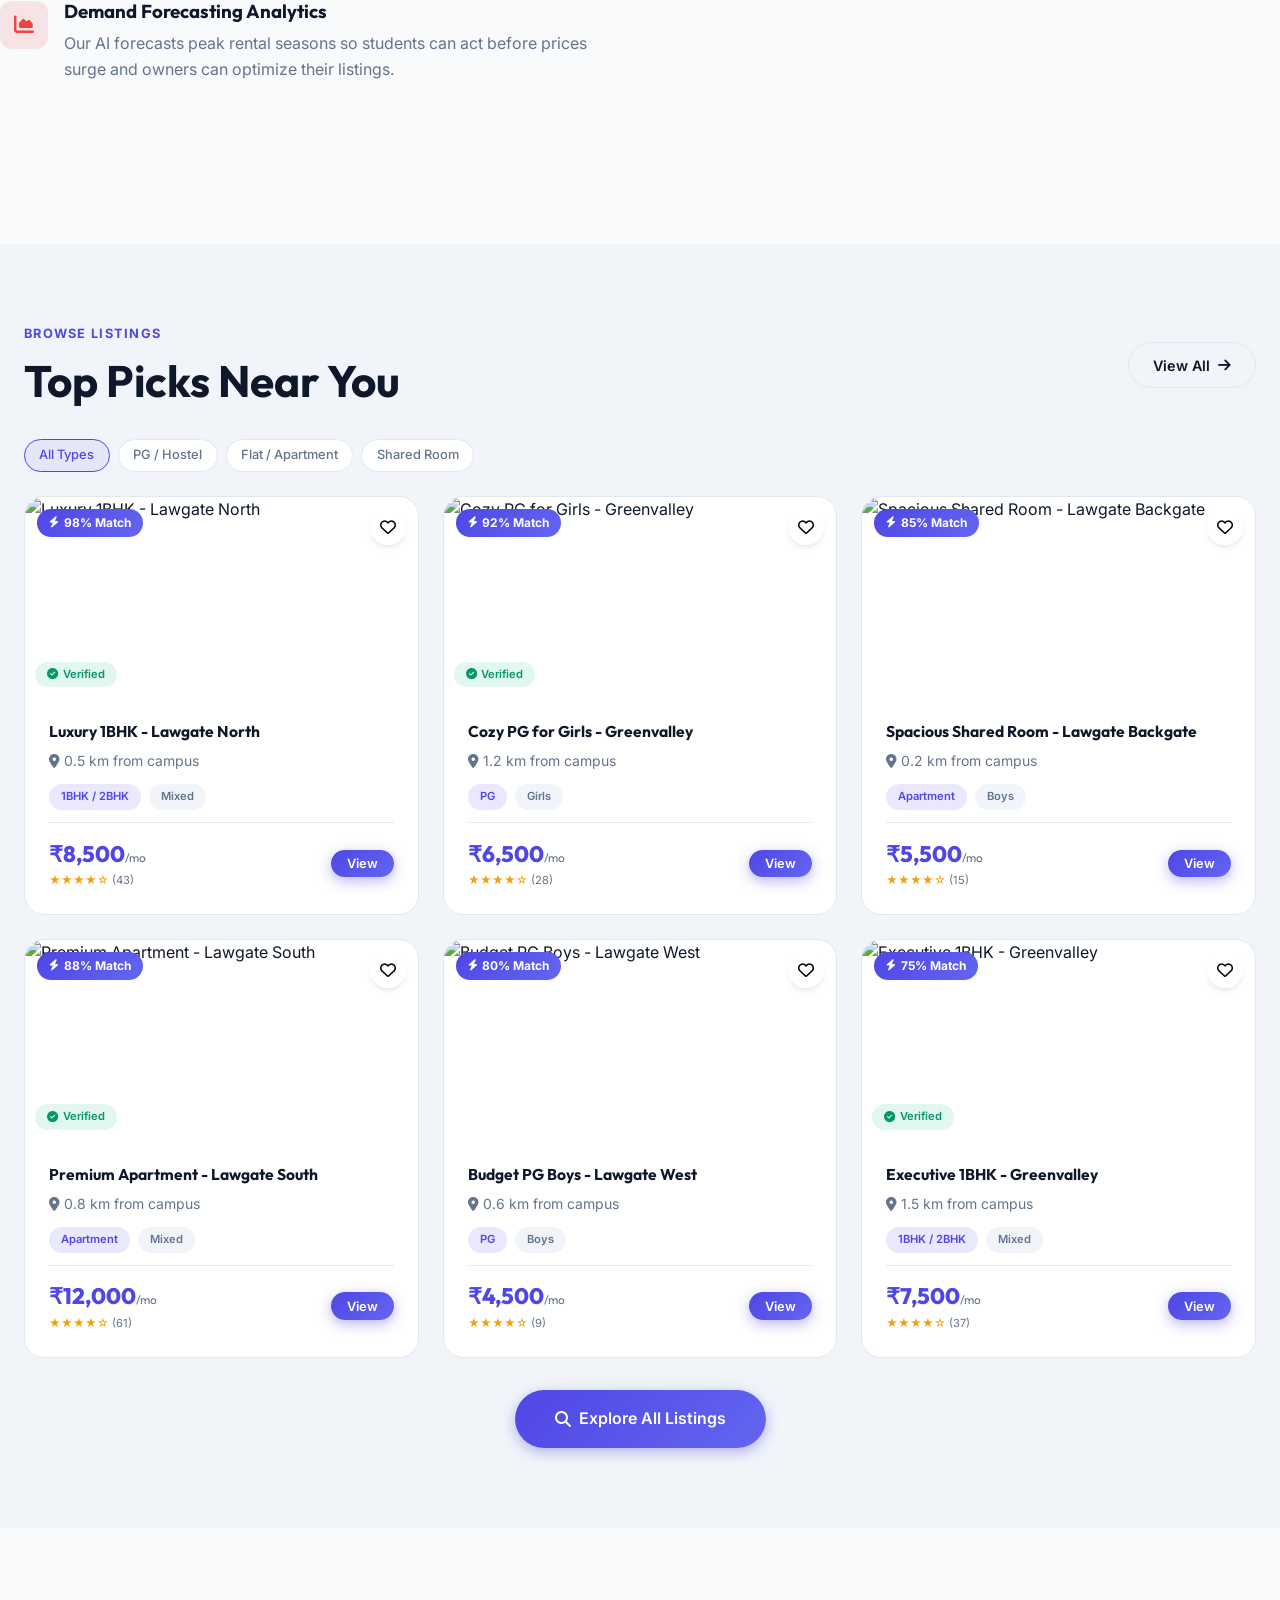
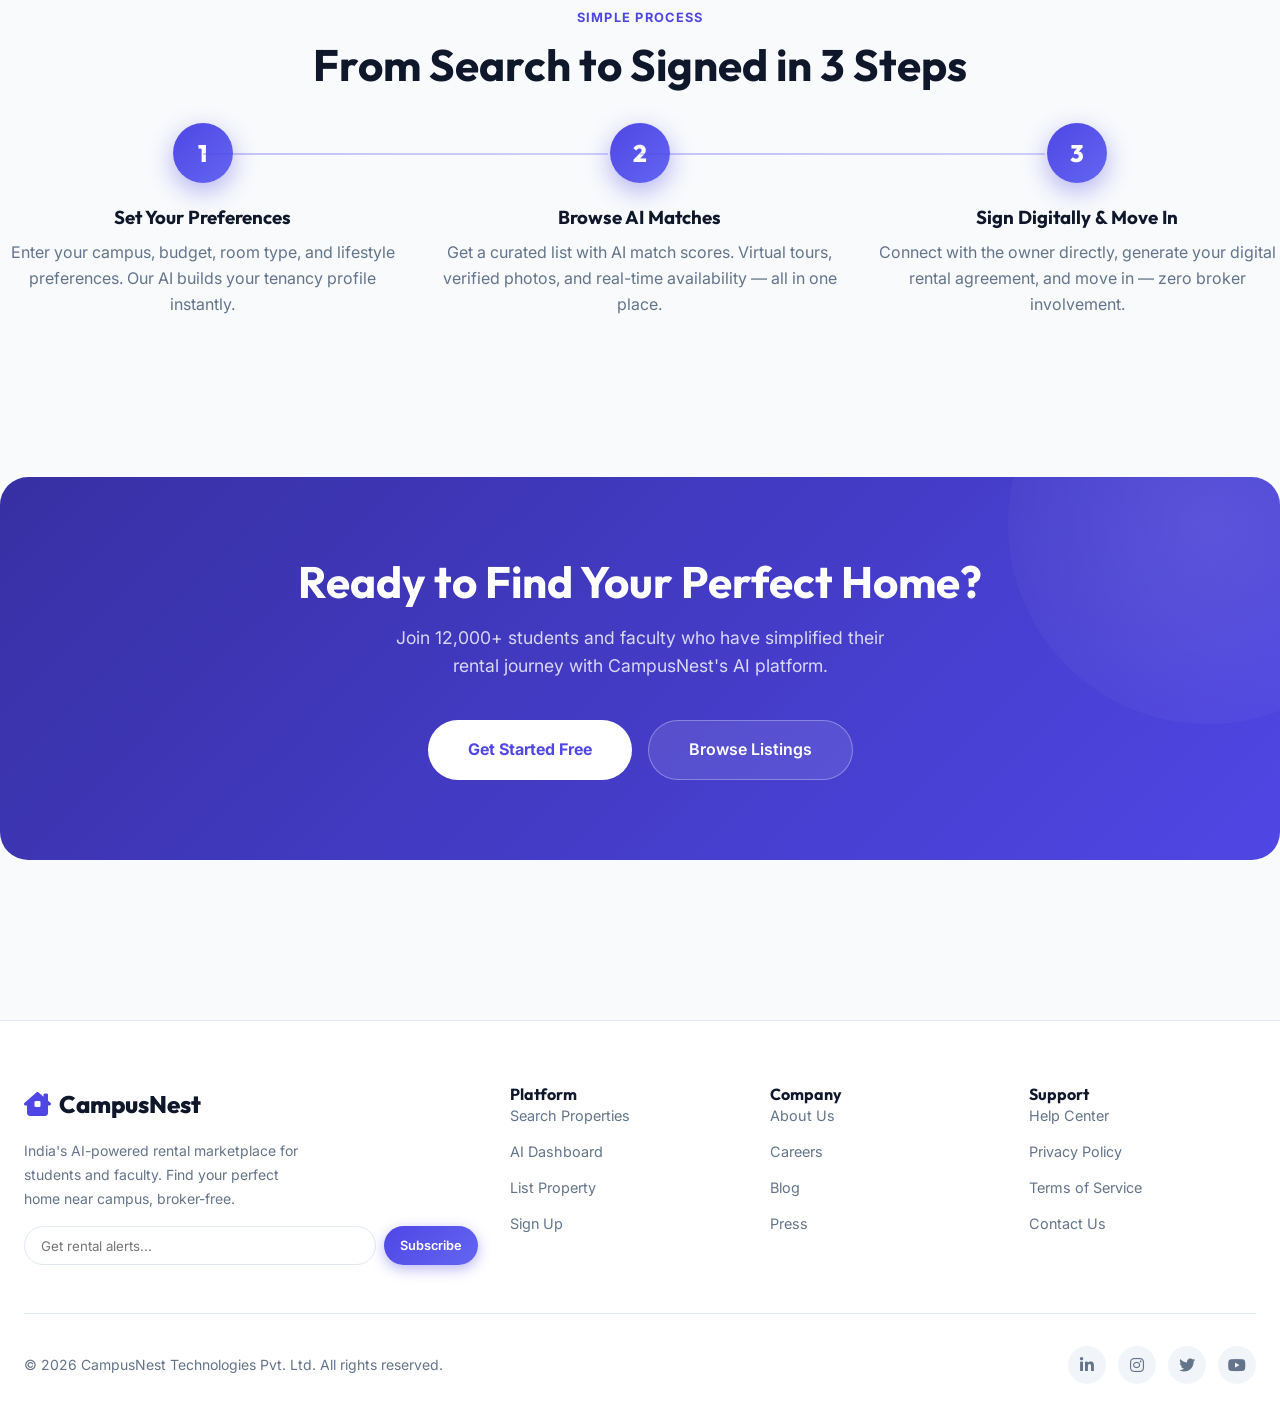
==== commit 60fe1f10: "style: removed 12k students social proof to look like a newly launched startup" ====
--- a/index.html
+++ b/index.html
@@ -502,15 +502,6 @@
                                 class="fa-solid fa-magnifying-glass"></i> Search</button>
                     </div>
 
-                    <div class="hero-trust fade-in-up delay-4">
-                        <div class="hero-avatars">
-                            <img src="https://i.pravatar.cc/50?img=1" alt="">
-                            <img src="https://i.pravatar.cc/50?img=5" alt="">
-                            <img src="https://i.pravatar.cc/50?img=9" alt="">
-                            <img src="https://i.pravatar.cc/50?img=12" alt="">
-                        </div>
-                        <span><strong>12,000+</strong> students found their home this year</span>
-                    </div>
                 </div>
 
                 <div class="hero-visual fade-in-up delay-2">
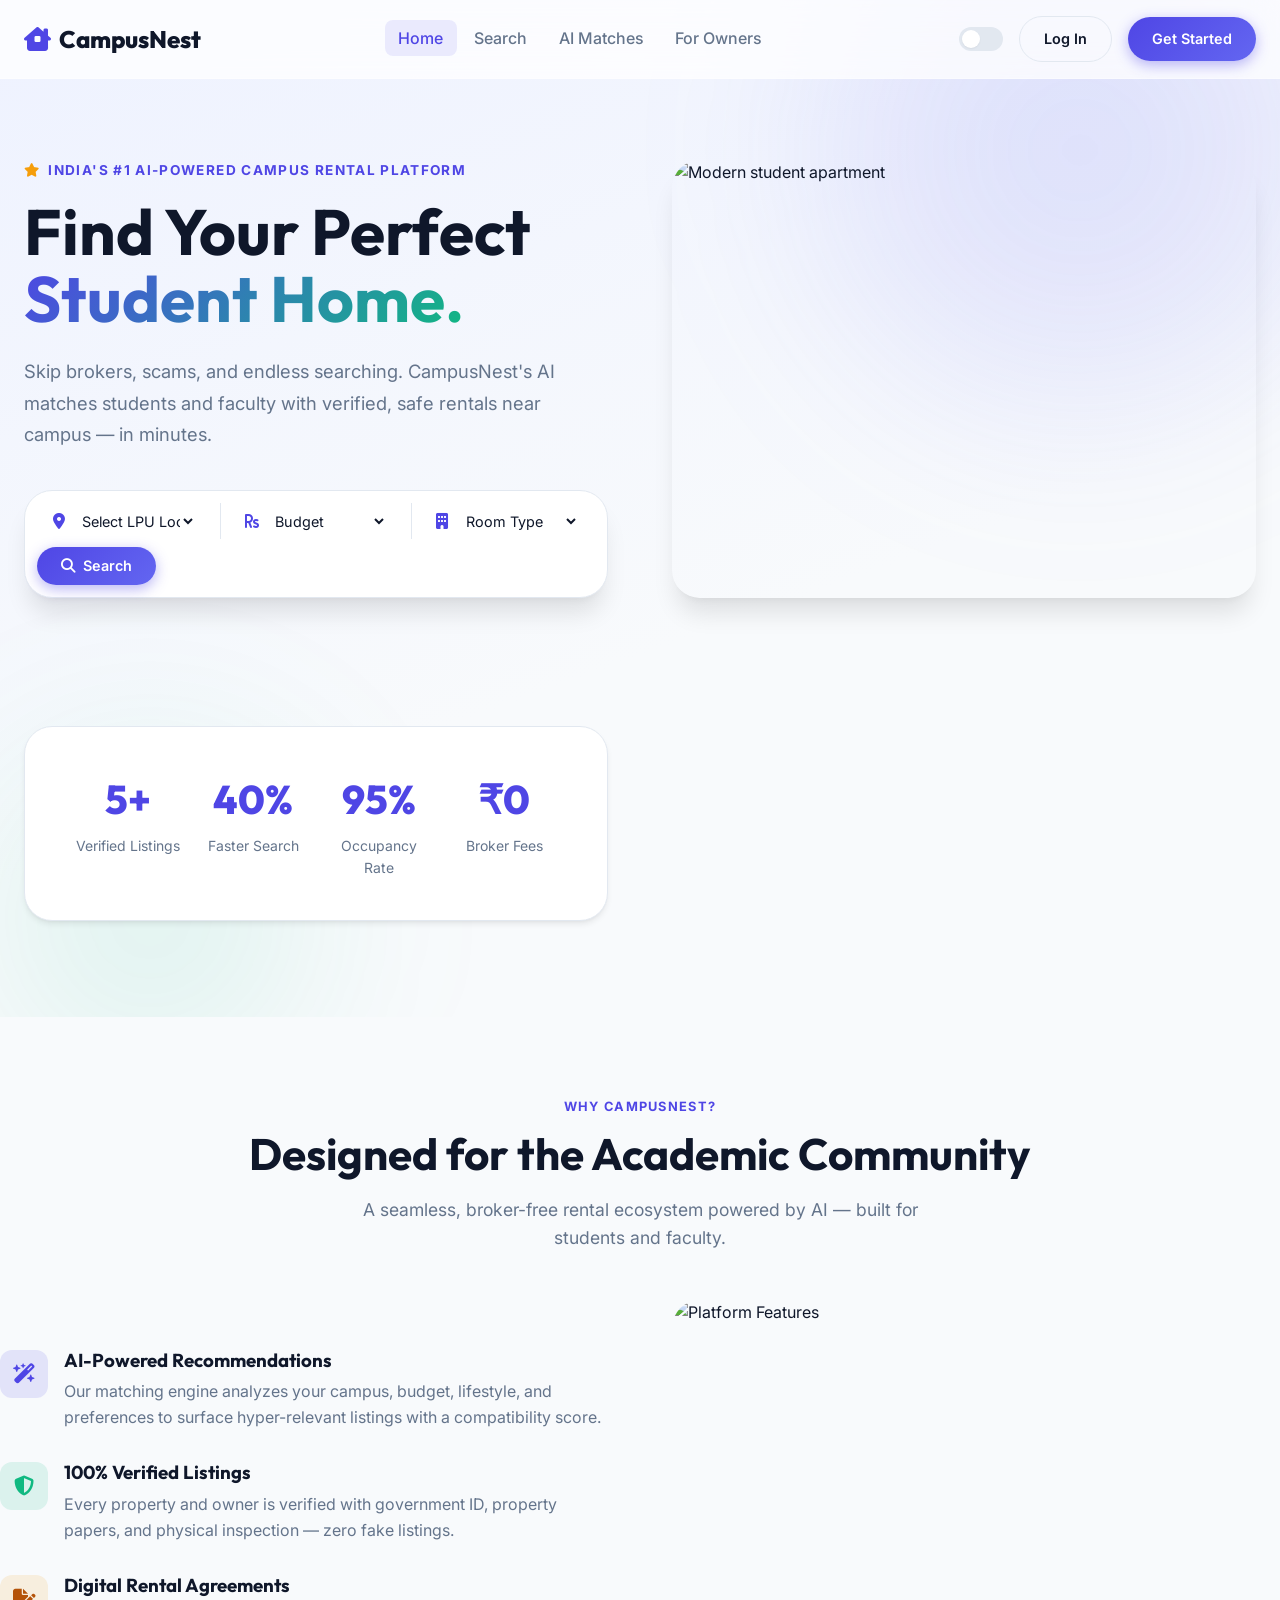
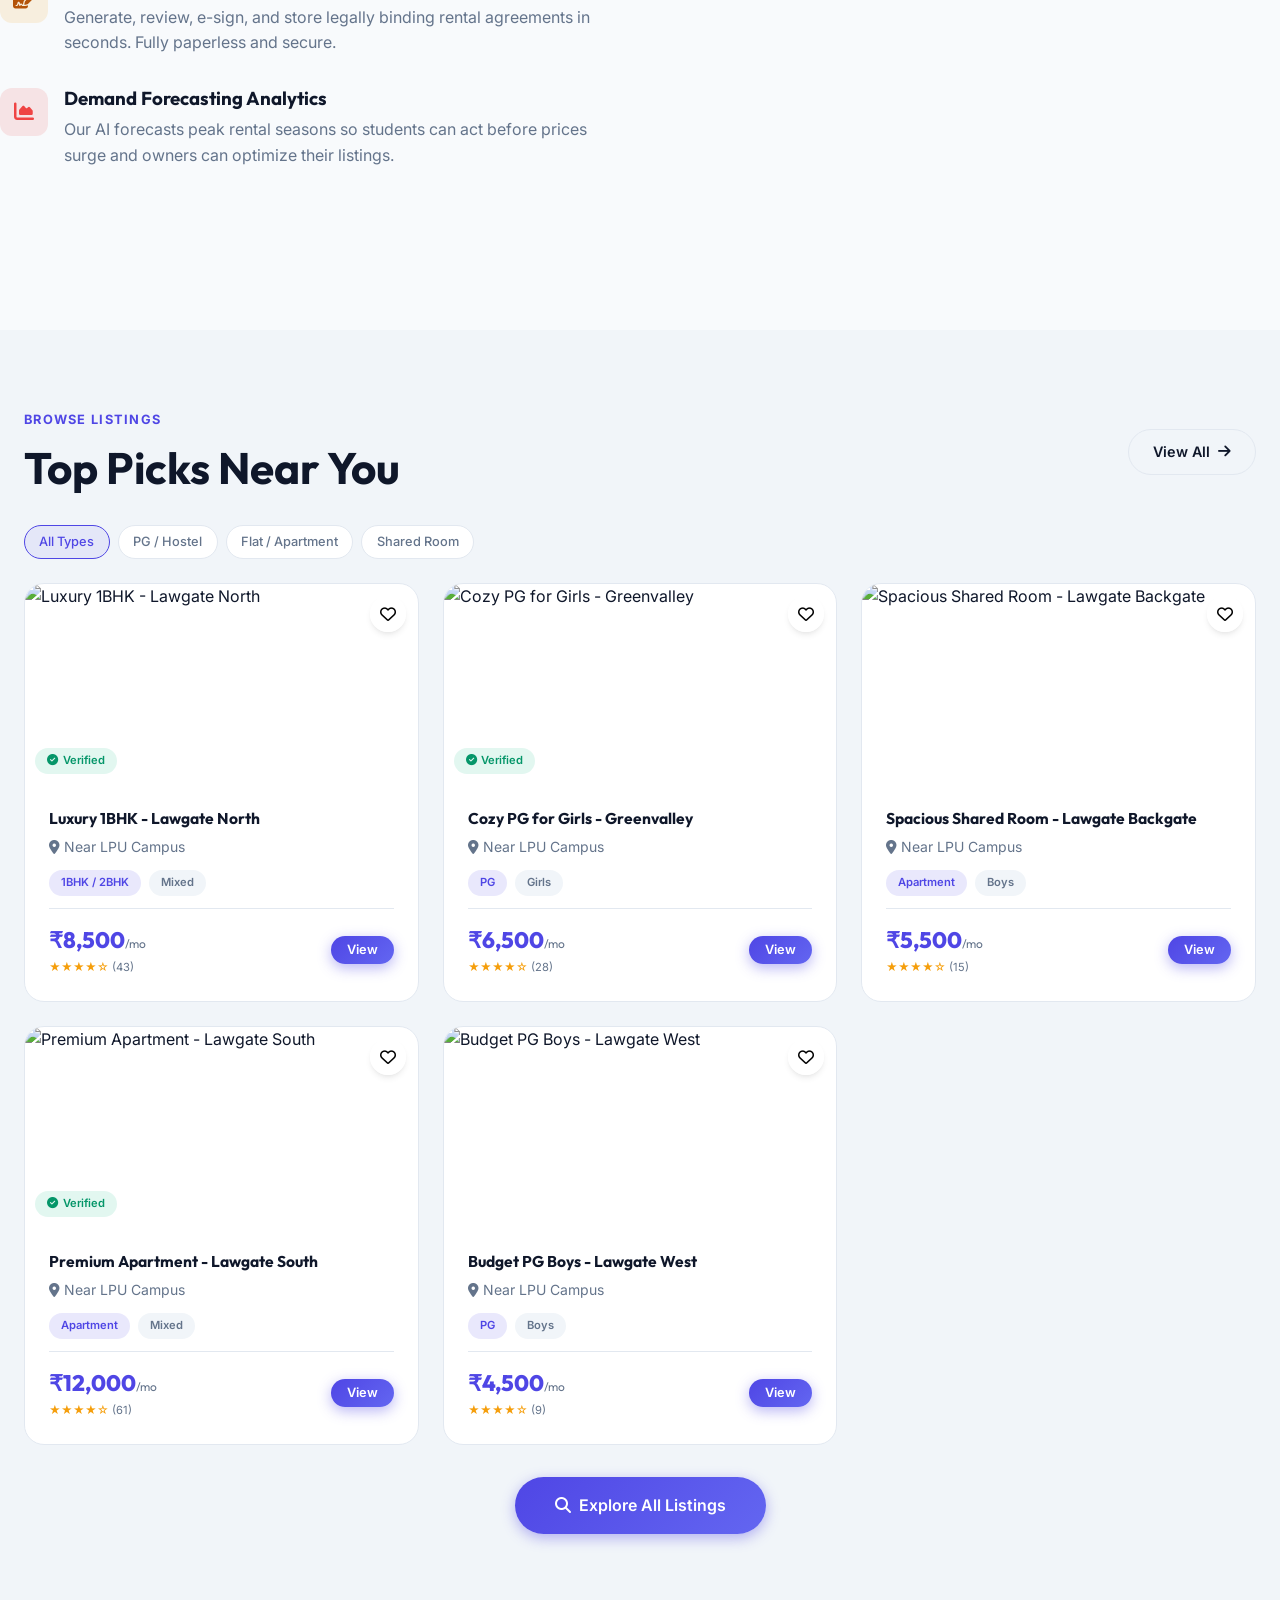
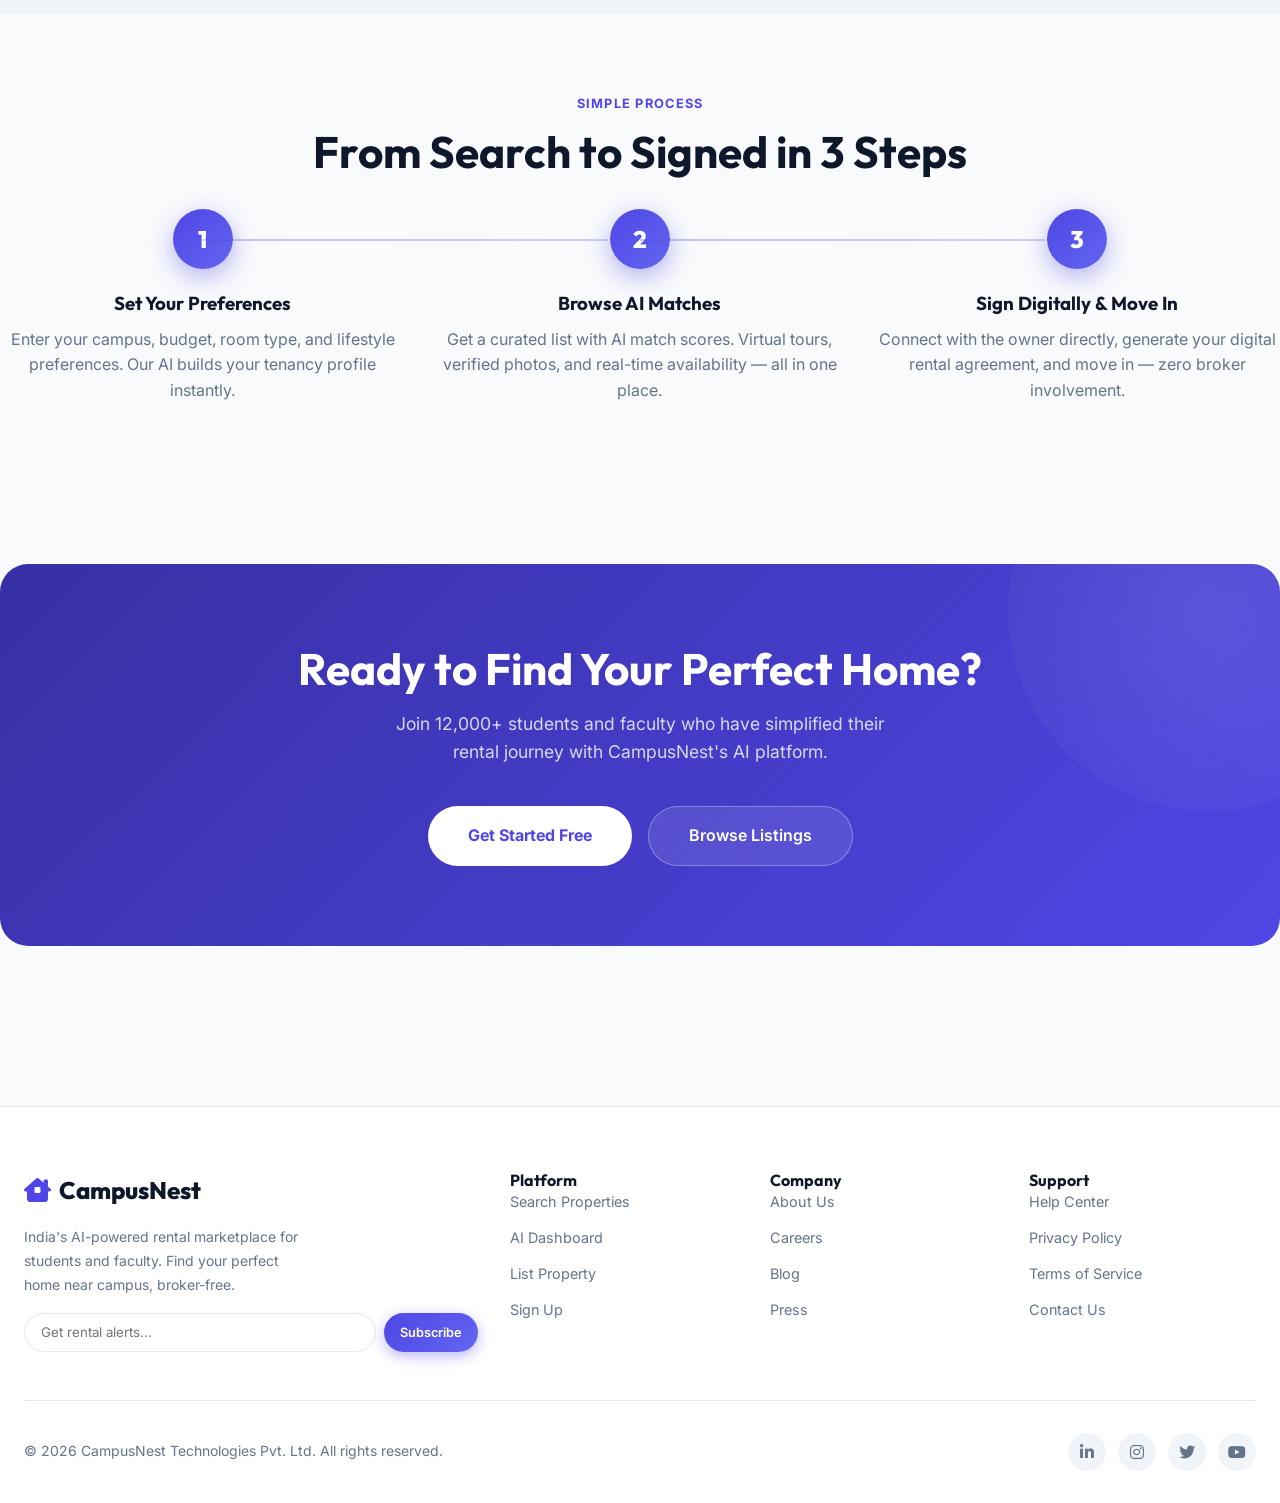
==== commit 59fa6497: "feat: removed distance/match metrics for privacy and updated local service contacts" ====
--- a/index.html
+++ b/index.html
@@ -509,45 +509,28 @@
                         <img src="https://images.unsplash.com/photo-1522708323590-d24dbb6b0267?ixlib=rb-4.0.3&auto=format&fit=crop&w=900&q=80"
                             alt="Modern student apartment">
                     </div>
-                    <div class="float-pill pill-1">
-                        <div class="fp-icon badge-secondary"><i class="fa-solid fa-circle-check"
-                                style="color:var(--secondary)"></i></div>
-                        <div>
-                            <div class="fp-label">Verified Owner</div>
-                            <div class="fp-value">Aadhaar ✓ Docs ✓</div>
-                        </div>
-                    </div>
-                    <div class="float-pill pill-2">
-                        <div class="fp-icon badge-primary"><i class="fa-solid fa-bolt" style="color:var(--primary)"></i>
-                        </div>
-                        <div>
-                            <div class="fp-label">AI Match Score</div>
-                            <div class="fp-value">96% Perfect</div>
-                        </div>
-                    </div>
-                </div>
-            </div>
-
-
-            <div class="stats-bar fade-in-up delay-5">
-                <div>
-                    <div class="stat-num"><span class="counter" data-target="5000">0</span>+</div>
-                    <div class="text-muted text-sm mt-1">Verified Listings</div>
-                </div>
-                <div>
-                    <div class="stat-num"><span class="counter" data-target="40">0</span>%</div>
-                    <div class="text-muted text-sm mt-1">Faster Search</div>
-                </div>
-                <div>
-                    <div class="stat-num"><span class="counter" data-target="95">0</span>%</div>
-                    <div class="text-muted text-sm mt-1">Occupancy Rate</div>
-                </div>
-                <div>
-                    <div class="stat-num">₹<span class="counter" data-target="0">0</span></div>
-                    <div class="text-muted text-sm mt-1">Broker Fees</div>
-                </div>
-            </div>
-        </div>
+                </div>
+
+
+                <div class="stats-bar fade-in-up delay-5">
+                    <div>
+                        <div class="stat-num"><span class="counter" data-target="5">0</span>+</div>
+                        <div class="text-muted text-sm mt-1">Verified Listings</div>
+                    </div>
+                    <div>
+                        <div class="stat-num"><span class="counter" data-target="40">0</span>%</div>
+                        <div class="text-muted text-sm mt-1">Faster Search</div>
+                    </div>
+                    <div>
+                        <div class="stat-num"><span class="counter" data-target="95">0</span>%</div>
+                        <div class="text-muted text-sm mt-1">Occupancy Rate</div>
+                    </div>
+                    <div>
+                        <div class="stat-num">₹<span class="counter" data-target="0">0</span></div>
+                        <div class="text-muted text-sm mt-1">Broker Fees</div>
+                    </div>
+                </div>
+            </div>
     </section>
 
 
